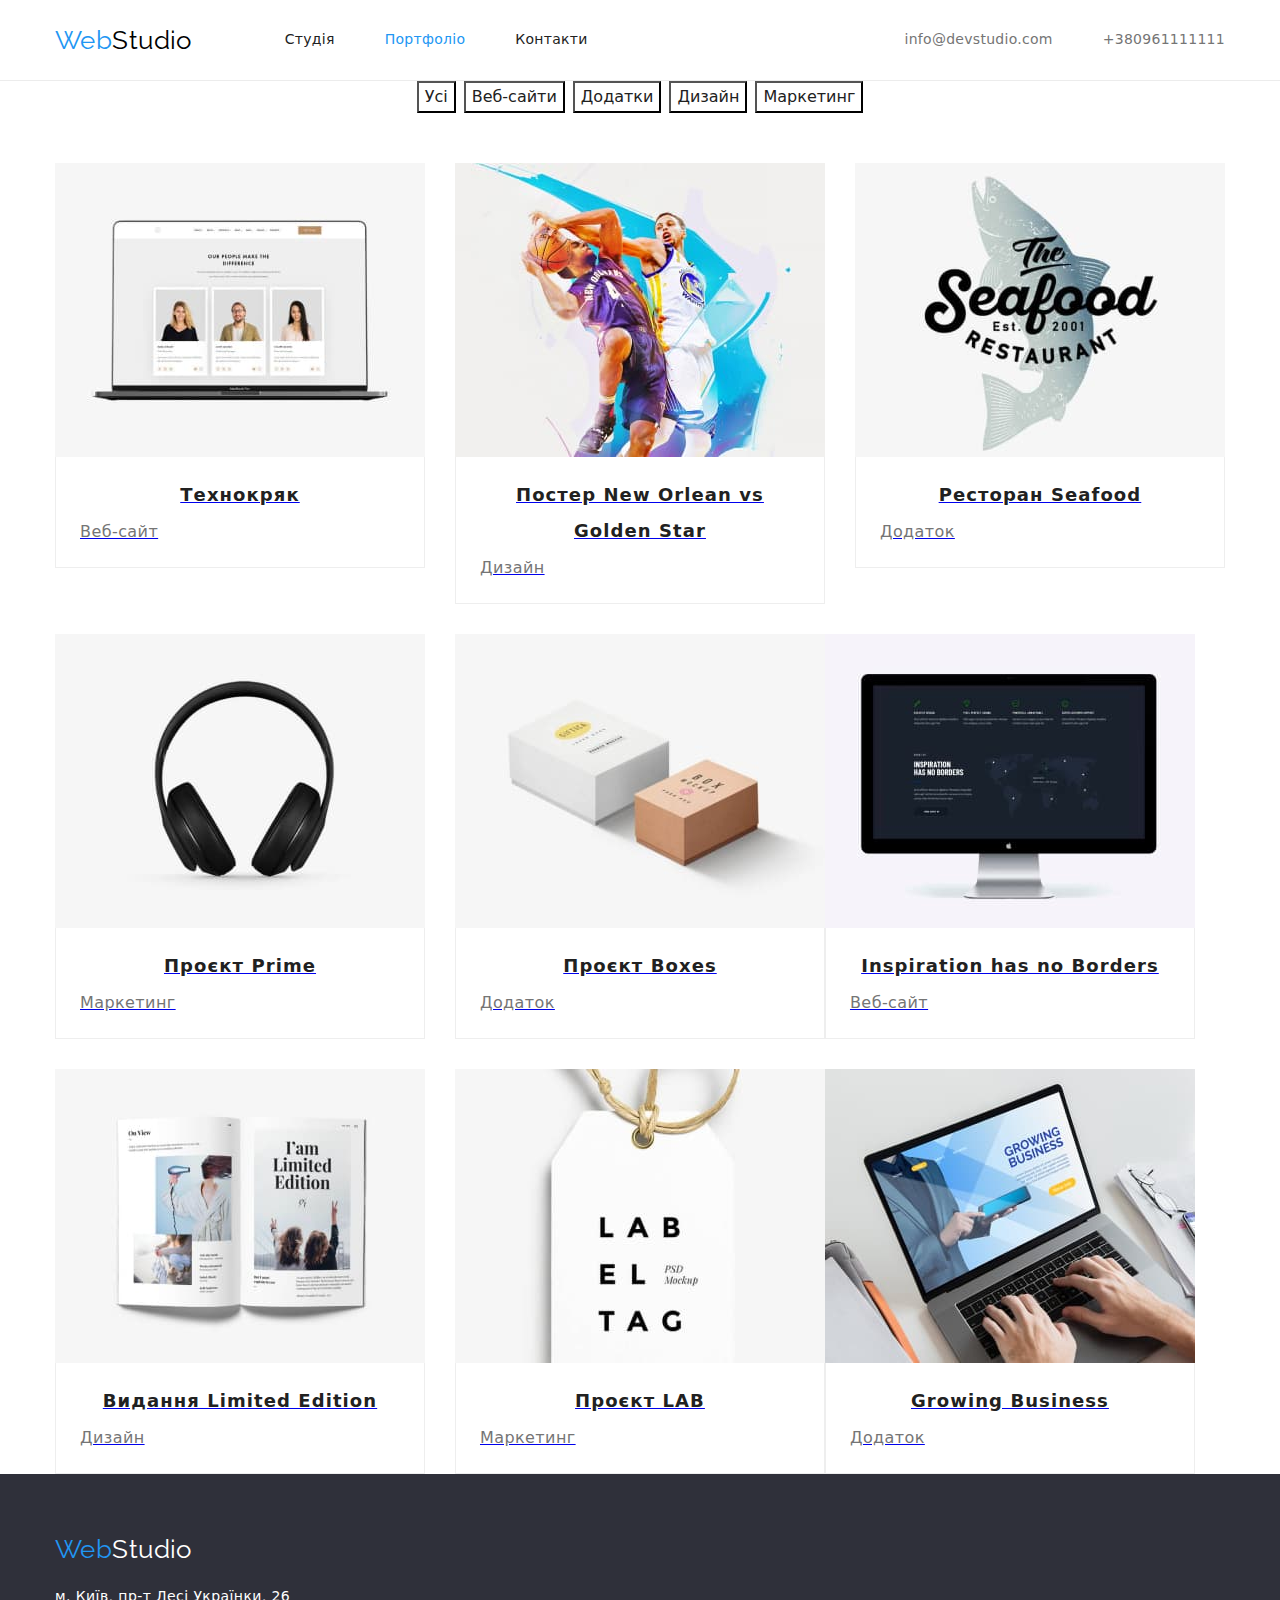
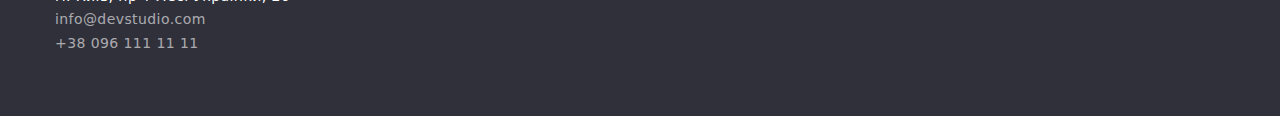
==== portfolio.html @ 06c63518 "goit-markup-hw-03" ====
<!DOCTYPE html>
<html lang="en">
  <head>
    <meta charset="UTF-8" />
    <meta http-equiv="X-UA-Compatible" content="IE=edge" />
    <meta name="viewport" content="width=device-width, initial-scale=1.0" />
    <title>Портфоліо</title>
    <link rel="stylesheet" href="./css/styles.css" />
    <link rel="preconnect" href="https://fonts.googleapis.com" />
    <link rel="preconnect" href="https://fonts.gstatic.com" crossorigin />
    <link
      href="https://fonts.googleapis.com/css2?family=Raleway:wght@700&family=Roboto:wght@400;500;700;900&display=swap"
      rel="stylesheet"
    />
    <link
      rel="stylesheet"
      href="https://cdnjs.cloudflare.com/ajax/libs/modern-normalize/1.1.0/modern-normalize.min.css"
    />
  </head>
  <body>
    <!-- Header -->
    <header class="header-section">
        <div class="container main-nav">
          <nav class="nav">
            <a href="index.html" class="logo"
              >Web<span class="studio">Studio</span></a
            >
            <!--Menu-->
            <ul class="list site-nav">
              <li class="point">
                <a href="index.html" class="link">Студія</a>
              </li>
              <li class="point">
                <a href="portfolio.html" class="link current">Портфоліо</a>
              </li>
              <li class="point">
                <a href="index.html" class="link">Контакти</a>
              </li>
            </ul>
          </nav>
          <ul class="contacts-nav list">
            <li class="point">
              <a href="“mailto:info@devstudio.com”" class="contacts"
                >info@devstudio.com</a
              >
            </li>
            <li class="point">
              <a href="“tel:+380961111111”" class="contacts">+380961111111</a>
            </li>
          </ul>
        </div>
    </header>
    <main>
      <section class="applications">
        <h1 class="visually-hidden">Додатки</h1>
          <div class="container">
            <ul class="projects list">
              <li class="point">
                <button type="button" class="button-primary">Усі</button>
              </li>
              <li class="point">
                <button type="button" class="button-primary">Веб-сайти</button>
              </li>
              <li class="point">
                <button type="button" class="button-primary">Додатки</button>
              </li>
              <li class="point">
                <button type="button" class="button-primary">Дизайн</button>
              </li>
              <li class="point">
                <button type="button" class="button-primary">Маркетинг</button>
              </li>
            </ul>
          </div>
          <div class="container">
            <ul class="applications-list list">
                <li class="point">
                  <a href="#">
                  <img class="image"
                    src="images/image1.jpg"
                    alt="img1"
                    width="370"
                    height="294"
                  />
                  <div class="aboutapp">
                    <h2 class="second-title">Технокряк</h2>
                    <p class="third-title">Веб-сайт</p></a>
                  </div>
                </li>
                <li class="point">
                  <a href="#">
                  <img class="image"
                    src="./images/image2.jpg"
                    alt="img2"
                    width="370"
                    height="294"
                  />
                  <div class="aboutapp">
                    <h2 class="second-title">Постер New Orlean vs Golden Star</h2>
                    <p class="third-title">Дизайн</p></a>
                  </div>
                </li>
                <li class="point">
                  <a href="#">
                  <img class="image"
                    src="./images/image3.jpg"
                    alt="img3"
                    width="370"
                    height="294"
                  />
                  <div class="aboutapp">
                    <h2 class="second-title">Ресторан Seafood</h2>
                    <p class="third-title">Додаток</p></a>
                  </div>
                </li>
                <li class="point">
                  <a href="#">
                  <img class="image"
                    src="./images/image4.jpg"
                    alt="img4"
                    width="370"
                    height="294"
                  />
                  <div class="aboutapp">
                    <h2 class="second-title">Проєкт Prime</h2>
                    <p class="third-title">Маркетинг</p>
                  </div>
                </li>
                <li class="point">
                  <a href="#">
                  <img class="image"
                    src="./images/image5.jpg"
                    alt="img5"
                    width="370"
                    height="294"
                  />
                  <div class="aboutapp">
                    <h2 class="second-title">Проєкт Boxes</h2>
                    <p class="third-title">Додаток</p></a>
                  </div>
                </li>
                <li class="point">
                  <a href="#">
                  <img class="image"
                    src="./images/image6.jpg"
                    alt="img6"
                    width="370"
                    height="294"
                  />
                  <div class="aboutapp">
                    <h2 class="second-title">Inspiration has no Borders</h2>
                    <p class="third-title">Веб-сайт</p></a>
                  </div>
                </li>
                <li class="point">
                  <a href="#">
                  <img class="image"
                    src="./images/image7.jpg"
                    alt="img7"
                    width="370"
                    height="294"
                  />
                  <div class="aboutapp">
                    <h2 class="second-title">Видання Limited Edition</h2>
                    <p class="third-title">Дизайн</p></a>
                  </div>
                </li>
                <li class="point">
                  <a href="#">
                  <img class="image"
                    src="./images/image8.jpg"
                    alt="img8"
                    width="370"
                    height="294"
                  />
                  <div class="aboutapp">
                    <h2 class="second-title">Проєкт LAB</h2>
                    <p class="third-title">Маркетинг</p></a>
                  </div>
                </li>
                <li class="point">
                  <a href="#">
                  <img class="image"
                    src="./images/image9.jpg"
                    alt="img9"
                    width="370"
                    height="294"
                  />
                  <div class="aboutapp">
                    <h2 class="second-title">Growing Business</h2>
                    <p class="third-title">Додаток</p></a>
                  </div>
                </li>
            </ul>
          </div>
      </section>
    </main>
    <footer class="footer">
      <div class="container">
        <a href="index.html" class="logo"
          >Web<span class="studio">Studio</span></a
        >
        <address>
          <ul class="contact list">
            <li class="address-footer list">
              <a
                href="https://goo.gl/maps/FLeEGHx3J3ZAgPzL9"
                target="_blank"
                rel="noopener noreferrer nofollow"
                >м. Київ, пр-т Лесі Українки, 26</a
              >
            </li>
            <li class="contacts-footer list">
              <a href="mailto:info@devstudio.com">info@devstudio.com</a>
            </li>
            <li class="contacts-footer list">
              <a href="tel:+38 096 111 11 11">+38 096 111 11 11</a>
            </li>
          </ul>
        </address>
      </div>
    </footer>
  </body>
</html>
---- css/styles.css ----
:root {
    --main-text-color: #757575;
    --title-text-color: #212121;
    --accent-color: #2196f3;
    --primary-color-white: #ffffff;
    --color-black: #000;
    --second-background-color: #f5f4fa;
    --footer-contact-color: rgba(255, 255, 255, 0.6);
  }
  
  html {
    box-sizing: border-box;
  }
  
  img {
    display: block;
    max-width: 100%;
  }
  
  body {
    background: #ffffff;
    color: var(--main-text-color);
    font-size: 14px;
    font-family: "Roboto", sans-serif;
    letter-spacing: 0.03em;
    margin: 0px;
  }
  
  .logo {
    color: var(--accent-color);
    font-family: "Raleway", sans-serif;
    font-size: 26px;
    line-height: 1.19;
    text-decoration: none;
  }
  
  .studio {
    color: var(--color-black);
  }
  
  .list {
    list-style: none;
    padding: 0;
    margin: 0;
  }
  
  .section {
    padding-top: 94px;
    padding-bottom: 94px;
  }
  
  header {
    background-color: var(--primary-color-white);
    border-bottom: 1px solid #ececec;
  }
  
  .main-nav,
  .site-nav,
  .nav,
  .contacts-nav {
    display: flex;
  }
  
  .main-nav {
    align-items: center;
  }
  
  .main-nav .logo {
    margin-right: 93px;
    margin-top: auto;
    margin-bottom: auto;
  }
  
  .site-nav .point a {
    display: block;
    padding-top: 32px;
    padding-bottom: 32px;
  }
  
  .site-nav .point + .point {
    margin-left: 50px;
  }
  
  .contacts-nav .point + .point {
    margin-left: 50px;
  }
  
  .contacts-nav {
    margin-left: auto;
  }
  
  .contacts-nav .contacts {
    display: block;
    padding-top: 32px;
    padding-bottom: 32px;
  }
  
  .site-nav .link {
    color: var(--title-text-color);
    font-weight: 500;
    line-height: 1.14;
    letter-spacing: 0.02em;
    text-decoration: none;
  }
  
  .site-nav .link:hover,
  .site-nav .link:focus {
    color: var(--accent-color);
  }
  
  .site-nav .link.current {
    color: var(--accent-color);
  }
  
  .contacts-nav .contacts {
    color: var(--main-text-color);
    font-weight: 500;
    line-height: 1.14;
    letter-spacing: 0.02em;
    text-decoration: none;
  }
  
  .contacts-nav .contacts:hover,
  .contacts-nav .contacts:focus {
    color: var(--accent-color);
  }
  
  .hero {
    padding-top: 200px;
    padding-bottom: 200px;
  }
  
  .hero {
    text-align: center;
    background: #2f303a;
  }
  
  .hero-title {
    color: var(--primary-color-white);
    font-weight: 900;
    font-size: 44px;
    line-height: 1.36;
    letter-spacing: 0.06em;
    margin-top: 0;
    margin-bottom: 30px;
  }
  
  .hero .button {
    font-family: inherit;
    font-size: 16px;
    line-height: 1.87;
    letter-spacing: 0.06em;
    cursor: pointer;
    padding: 10px 32px;
    min-width: 216px;
    border: transparent;
  }
  
  .visually-hidden {
    position: absolute;
    width: 1px;
    height: 1px;
    margin: -1px;
    border: 0;
    padding: 0;
    white-space: nowrap;
    clip-path: inset(100%);
    clip: rect(0 0 0 0);
    overflow: hidden;
  }
  
  .features {
    padding-bottom: 0;
  }
  
  .features-list {
    display: flex;
  }
  
  .features-list .point + .point {
    margin-left: 30px;
  }
  
  .features-list .title {
    color: var(--title-text-color);
    font-size: 14px;
    line-height: 1.14;
    margin-top: 0;
    margin-bottom: 10px;
    min-width: 270px;
  }
  
  .features-list p {
    line-height: 1.71;
    margin-top: 0;
    margin-bottom: 0;
  }
  
  .aboutworkers {
    background: #f5f4fa;
  }
  
  .team-list {
    display: flex;
    justify-content: space-between;
  }
  
  .team-group .team-list .point + .point {
    margin-left: 30px;
  }
  
  .team-group .worker {
    padding-top: 30px;
    padding-bottom: 30px;
    background-color: var(--primary-color-white);
  }
  
  .second-title {
    color: var(--title-text-color);
    font-size: 36px;
    line-height: 1.16;
    text-decoration: none;
    text-align: center;
    margin-top: 0;
    margin-bottom: 50px;
  }
  
  .about-list {
    display: flex;
    justify-content: center;
  }
  
  .about-point:not(:last-child) {
    margin-right: 30px;
  }
  
  .team-list .title {
    color: var(--title-text-color);
    font-weight: 500;
    font-size: 16px;
    line-height: 1.18;
    text-align: center;
    margin-top: 0;
    margin-bottom: 10px;
  }
  
  .profession {
    color: var(--main-text-color);
    font-weight: 400;
    font-size: 16px;
    line-height: 1.18;
  }
  
  .team-list p {
    font-size: 16px;
    line-height: 1.18;
    text-align: center;
    margin-top: 0;
    margin-bottom: 0;
  }
  
  .footer {
    background: #2f303a;
    padding-top: 60px;
    padding-bottom: 60px;
  }
  
  .footer .logo {
    display: inline-block;
    margin-bottom: 20px;
  }
  
  .footer .studio {
    color: var(--primary-color-white);
  }
  
  .contact.list a:hover,
  .contact.list a:focus {
    color: var(--accent-color);
  }
  
  .footer .address-footer a {
    font-style: normal;
    color: var(--primary-color-white);
    line-height: 1.71;
    text-decoration: none;
    margin-top: 0;
    margin-bottom: 9px;
  }
  
  .footer .contacts-footer a {
    font-style: normal;
    color: var(--footer-contact-color);
    line-height: 1.71;
    text-decoration: none;
    margin-top: 0;
  }
  
  .button {
    color: var(--primary-color-white);
    background-color: var(--accent-color);
    font-family: inherit;
    cursor: pointer;
    display: inline-block;
    border-radius: 4px;
    padding: 6px 22px;
    min-width: 73px;
    text-align: center;
  }
  
  .button-primary {
    color: var(--title-text-color);
    background-color: var(--second-bg-color);
    cursor: pointer;
    font-family: inherit;
    font-weight: 500;
    font-size: 16px;
    line-height: 1.62;
  }
  
  .button-second {
    font-family: inherit;
    color: var(--primary-color-white);
    background-color: var(--accent-color);
    cursor: pointer;
    font-size: 16px;
    line-height: 1.87;
  }
  
  .projects.list .point + .point {
    margin-left: 8px;
  }
  
  .projects.list .button {
    font-weight: 500;
    font-size: 16px;
    line-height: 1.62;
    padding: 6px 22px;
  }
  
  .projects.list .button-primary:hover,
  .projects.list .button-primary:focus {
    color: var(--primary-color-white);
    background-color: var(--accent-color);
    cursor: pointer;
  }
  
  .projects.list {
    display: flex;
    justify-content: center;
    margin-bottom: 50px;
  }
  
  .projects.list .button {
    border-color: transparent;
  }
  
  .applications-list {
    display: flex;
    flex-wrap: wrap;
  }
  
  .applications-list .aboutapp {
    padding-top: 20px;
    padding-right: 24px;
    padding-bottom: 20px;
    padding-left: 24px;
    border-right: 1px solid #eeeeee;
    border-bottom: 1px solid #eeeeee;
    border-left: 1px solid #eeeeee;
  }
  
  .applications-list .point:nth-last-child(-n + 3) {
    margin-bottom: 0;
  }
  
  .applications-list .point:nth-child(3n) {
    margin-right: 0;
  }
  
  .applications-list .image {
    display: block;
  }
  
  .applications-list .point {
    width: calc((100% - 60px) / 3);
    margin-right: 30px;
    margin-bottom: 30px;
  }
  
  .applications-list .second-title {
    color: var(--title-text-color);
    font-size: 18px;
    line-height: 2;
    letter-spacing: 0.06em;
    margin-top: 0px;
    margin-bottom: 4px;
  }
  
  .applications-list .third-title {
    font-weight: 400;
    color: var(--main-text-color);
    font-size: 16px;
    line-height: 1.87;
    margin-top: 0;
    margin-bottom: 0;
  }
  
  .container {
    width: 1200px;
    padding-left: 15px;
    padding-right: 15px;
    margin-left: auto;
    margin-right: auto;
  }
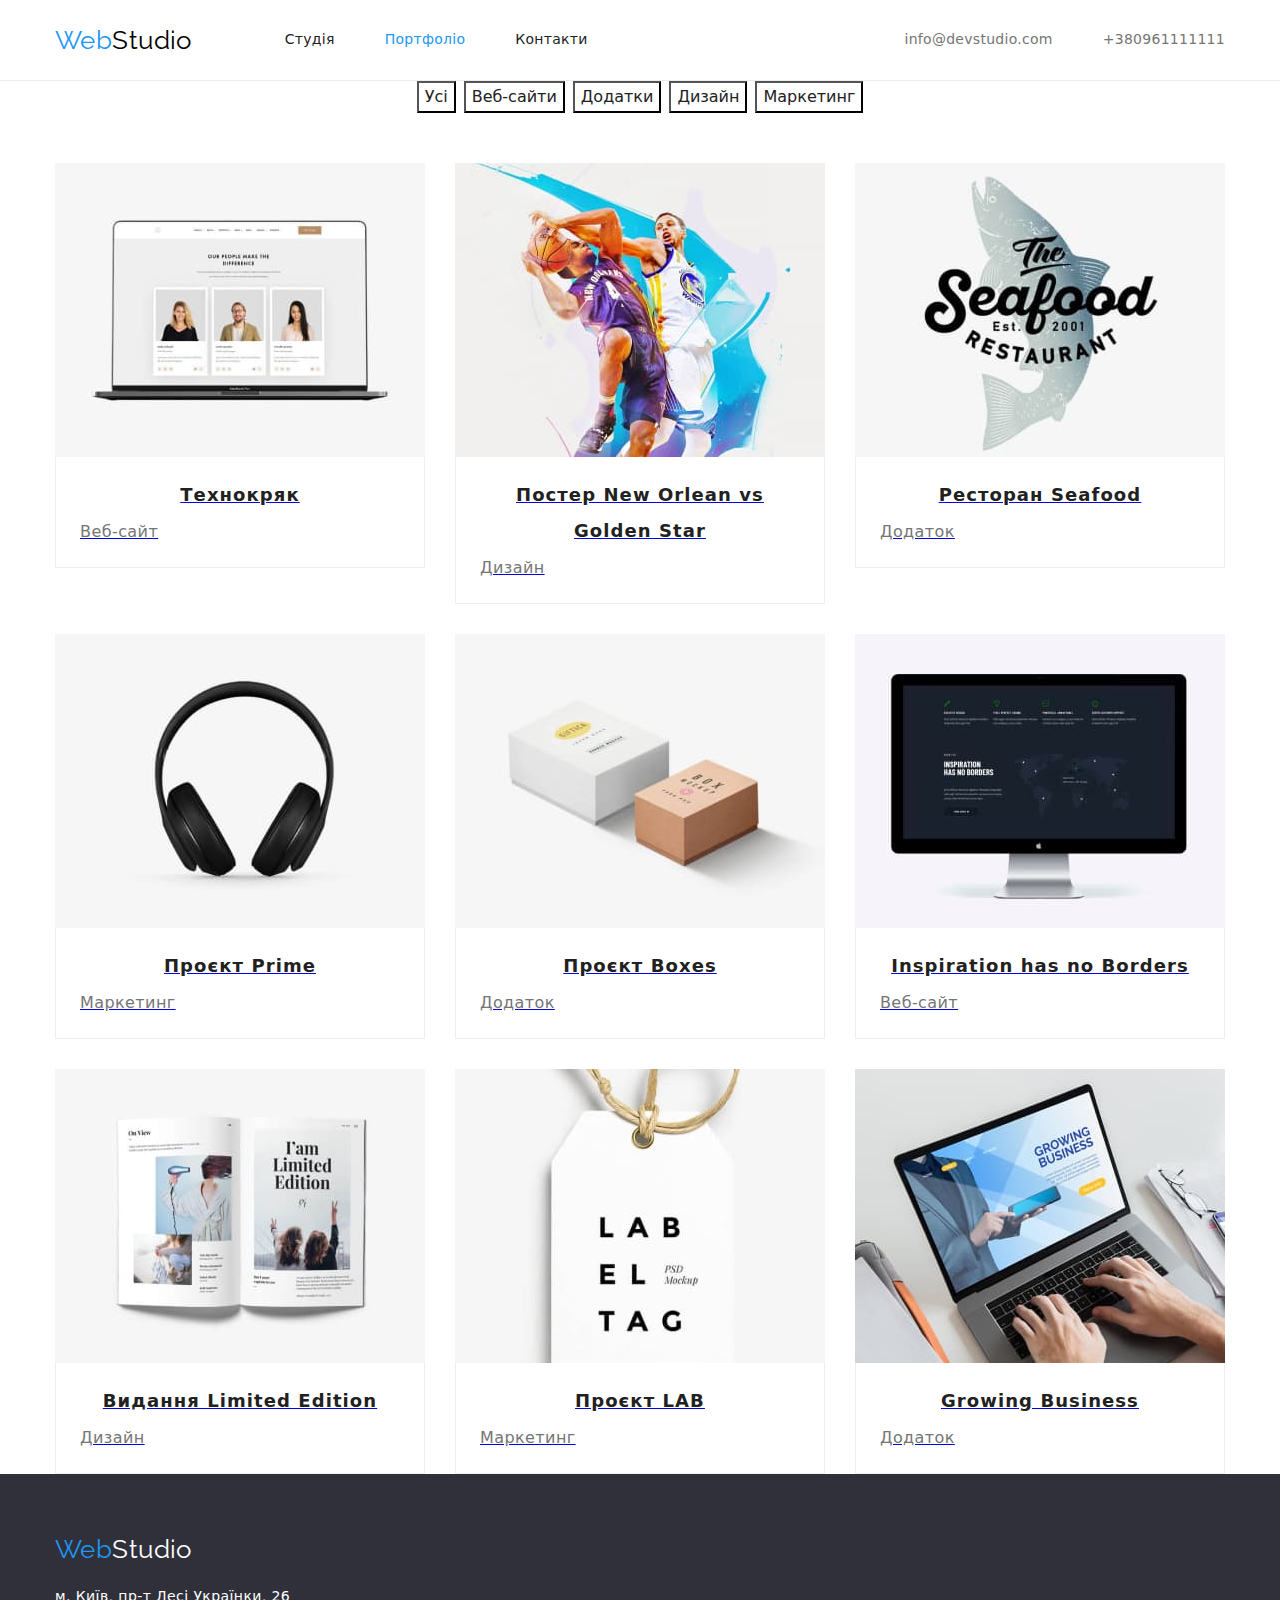
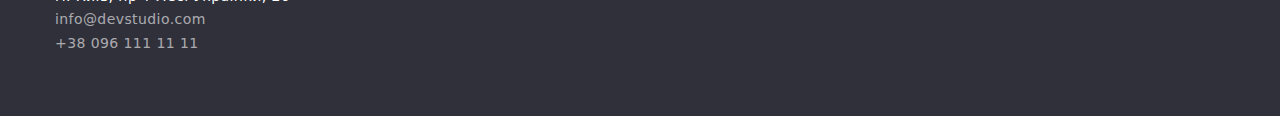
==== commit ebcc68f9: "Update portfolio.html" ====
--- a/portfolio.html
+++ b/portfolio.html
@@ -20,179 +20,195 @@
   <body>
     <!-- Header -->
     <header class="header-section">
-        <div class="container main-nav">
-          <nav class="nav">
-            <a href="index.html" class="logo"
-              >Web<span class="studio">Studio</span></a
+      <div class="container main-nav">
+        <nav class="nav">
+          <a href="index.html" class="logo"
+            >Web<span class="studio">Studio</span></a
+          >
+          <!--Menu-->
+          <ul class="list site-nav">
+            <li class="point">
+              <a href="index.html" class="link">Студія</a>
+            </li>
+            <li class="point">
+              <a href="portfolio.html" class="link current">Портфоліо</a>
+            </li>
+            <li class="point">
+              <a href="index.html" class="link">Контакти</a>
+            </li>
+          </ul>
+        </nav>
+        <ul class="contacts-nav list">
+          <li class="point">
+            <a href="“mailto:info@devstudio.com”" class="contacts"
+              >info@devstudio.com</a
             >
-            <!--Menu-->
-            <ul class="list site-nav">
-              <li class="point">
-                <a href="index.html" class="link">Студія</a>
-              </li>
-              <li class="point">
-                <a href="portfolio.html" class="link current">Портфоліо</a>
-              </li>
-              <li class="point">
-                <a href="index.html" class="link">Контакти</a>
-              </li>
-            </ul>
-          </nav>
-          <ul class="contacts-nav list">
-            <li class="point">
-              <a href="“mailto:info@devstudio.com”" class="contacts"
-                >info@devstudio.com</a
-              >
-            </li>
-            <li class="point">
-              <a href="“tel:+380961111111”" class="contacts">+380961111111</a>
-            </li>
-          </ul>
-        </div>
+          </li>
+          <li class="point">
+            <a href="“tel:+380961111111”" class="contacts">+380961111111</a>
+          </li>
+        </ul>
+      </div>
     </header>
     <main>
       <section class="applications">
-        <h1 class="visually-hidden">Додатки</h1>
-          <div class="container">
-            <ul class="projects list">
-              <li class="point">
-                <button type="button" class="button-primary">Усі</button>
-              </li>
-              <li class="point">
-                <button type="button" class="button-primary">Веб-сайти</button>
-              </li>
-              <li class="point">
-                <button type="button" class="button-primary">Додатки</button>
-              </li>
-              <li class="point">
-                <button type="button" class="button-primary">Дизайн</button>
-              </li>
-              <li class="point">
-                <button type="button" class="button-primary">Маркетинг</button>
-              </li>
-            </ul>
-          </div>
-          <div class="container">
-            <ul class="applications-list list">
-                <li class="point">
-                  <a href="#">
-                  <img class="image"
-                    src="images/image1.jpg"
-                    alt="img1"
-                    width="370"
-                    height="294"
-                  />
-                  <div class="aboutapp">
-                    <h2 class="second-title">Технокряк</h2>
-                    <p class="third-title">Веб-сайт</p></a>
-                  </div>
-                </li>
-                <li class="point">
-                  <a href="#">
-                  <img class="image"
-                    src="./images/image2.jpg"
-                    alt="img2"
-                    width="370"
-                    height="294"
-                  />
-                  <div class="aboutapp">
-                    <h2 class="second-title">Постер New Orlean vs Golden Star</h2>
-                    <p class="third-title">Дизайн</p></a>
-                  </div>
-                </li>
-                <li class="point">
-                  <a href="#">
-                  <img class="image"
-                    src="./images/image3.jpg"
-                    alt="img3"
-                    width="370"
-                    height="294"
-                  />
-                  <div class="aboutapp">
-                    <h2 class="second-title">Ресторан Seafood</h2>
-                    <p class="third-title">Додаток</p></a>
-                  </div>
-                </li>
-                <li class="point">
-                  <a href="#">
-                  <img class="image"
-                    src="./images/image4.jpg"
-                    alt="img4"
-                    width="370"
-                    height="294"
-                  />
-                  <div class="aboutapp">
-                    <h2 class="second-title">Проєкт Prime</h2>
-                    <p class="third-title">Маркетинг</p>
-                  </div>
-                </li>
-                <li class="point">
-                  <a href="#">
-                  <img class="image"
-                    src="./images/image5.jpg"
-                    alt="img5"
-                    width="370"
-                    height="294"
-                  />
-                  <div class="aboutapp">
-                    <h2 class="second-title">Проєкт Boxes</h2>
-                    <p class="third-title">Додаток</p></a>
-                  </div>
-                </li>
-                <li class="point">
-                  <a href="#">
-                  <img class="image"
-                    src="./images/image6.jpg"
-                    alt="img6"
-                    width="370"
-                    height="294"
-                  />
-                  <div class="aboutapp">
-                    <h2 class="second-title">Inspiration has no Borders</h2>
-                    <p class="third-title">Веб-сайт</p></a>
-                  </div>
-                </li>
-                <li class="point">
-                  <a href="#">
-                  <img class="image"
-                    src="./images/image7.jpg"
-                    alt="img7"
-                    width="370"
-                    height="294"
-                  />
-                  <div class="aboutapp">
-                    <h2 class="second-title">Видання Limited Edition</h2>
-                    <p class="third-title">Дизайн</p></a>
-                  </div>
-                </li>
-                <li class="point">
-                  <a href="#">
-                  <img class="image"
-                    src="./images/image8.jpg"
-                    alt="img8"
-                    width="370"
-                    height="294"
-                  />
-                  <div class="aboutapp">
-                    <h2 class="second-title">Проєкт LAB</h2>
-                    <p class="third-title">Маркетинг</p></a>
-                  </div>
-                </li>
-                <li class="point">
-                  <a href="#">
-                  <img class="image"
-                    src="./images/image9.jpg"
-                    alt="img9"
-                    width="370"
-                    height="294"
-                  />
-                  <div class="aboutapp">
-                    <h2 class="second-title">Growing Business</h2>
-                    <p class="third-title">Додаток</p></a>
-                  </div>
-                </li>
-            </ul>
-          </div>
+        <div class="container">
+          <h1 class="visually-hidden">Додатки</h1>
+          <ul class="projects list">
+            <li class="point">
+              <button type="button" class="button-primary">Усі</button>
+            </li>
+            <li class="point">
+              <button type="button" class="button-primary">Веб-сайти</button>
+            </li>
+            <li class="point">
+              <button type="button" class="button-primary">Додатки</button>
+            </li>
+            <li class="point">
+              <button type="button" class="button-primary">Дизайн</button>
+            </li>
+            <li class="point">
+              <button type="button" class="button-primary">Маркетинг</button>
+            </li>
+          </ul>
+          <ul class="applications-list list">
+            <li class="point">
+              <a href="#">
+                <img
+                  class="image"
+                  src="images/image1.jpg"
+                  alt="img1"
+                  width="370"
+                  height="294"
+                />
+                <div class="aboutapp">
+                  <h2 class="second-title">Технокряк</h2>
+                  <p class="third-title">Веб-сайт</p>
+                </div>
+              </a>
+            </li>
+            <li class="point">
+              <a href="#">
+                <img
+                  class="image"
+                  src="./images/image2.jpg"
+                  alt="img2"
+                  width="370"
+                  height="294"
+                />
+                <div class="aboutapp">
+                  <h2 class="second-title">Постер New Orlean vs Golden Star</h2>
+                  <p class="third-title">Дизайн</p>
+                </div>
+              </a>
+            </li>
+            <li class="point">
+              <a href="#">
+                <img
+                  class="image"
+                  src="./images/image3.jpg"
+                  alt="img3"
+                  width="370"
+                  height="294"
+                />
+                <div class="aboutapp">
+                  <h2 class="second-title">Ресторан Seafood</h2>
+                  <p class="third-title">Додаток</p>
+                </div>
+              </a>
+            </li>
+            <li class="point">
+              <a href="#">
+                <img
+                  class="image"
+                  src="./images/image4.jpg"
+                  alt="img4"
+                  width="370"
+                  height="294"
+                />
+                <div class="aboutapp">
+                  <h2 class="second-title">Проєкт Prime</h2>
+                  <p class="third-title">Маркетинг</p>
+                </div>
+              </a>
+            </li>
+            <li class="point">
+              <a href="#">
+                <img
+                  class="image"
+                  src="./images/image5.jpg"
+                  alt="img5"
+                  width="370"
+                  height="294"
+                />
+                <div class="aboutapp">
+                  <h2 class="second-title">Проєкт Boxes</h2>
+                  <p class="third-title">Додаток</p>
+                </div>
+              </a>
+            </li>
+            <li class="point">
+              <a href="#">
+                <img
+                  class="image"
+                  src="./images/image6.jpg"
+                  alt="img6"
+                  width="370"
+                  height="294"
+                />
+                <div class="aboutapp">
+                  <h2 class="second-title">Inspiration has no Borders</h2>
+                  <p class="third-title">Веб-сайт</p>
+                </div>
+              </a>
+            </li>
+            <li class="point">
+              <a href="#">
+                <img
+                  class="image"
+                  src="./images/image7.jpg"
+                  alt="img7"
+                  width="370"
+                  height="294"
+                />
+                <div class="aboutapp">
+                  <h2 class="second-title">Видання Limited Edition</h2>
+                  <p class="third-title">Дизайн</p>
+                </div>
+              </a>
+            </li>
+            <li class="point">
+              <a href="#">
+                <img
+                  class="image"
+                  src="./images/image8.jpg"
+                  alt="img8"
+                  width="370"
+                  height="294"
+                />
+                <div class="aboutapp">
+                  <h2 class="second-title">Проєкт LAB</h2>
+                  <p class="third-title">Маркетинг</p>
+                </div>
+              </a>
+            </li>
+            <li class="point">
+              <a href="#">
+                <img
+                  class="image"
+                  src="./images/image9.jpg"
+                  alt="img9"
+                  width="370"
+                  height="294"
+                />
+                <div class="aboutapp">
+                  <h2 class="second-title">Growing Business</h2>
+                  <p class="third-title">Додаток</p>
+                </div>
+              </a>
+            </li>
+          </ul>
+        </div>
       </section>
     </main>
     <footer class="footer">
@@ -222,5 +238,3 @@
     </footer>
   </body>
 </html>
-
-
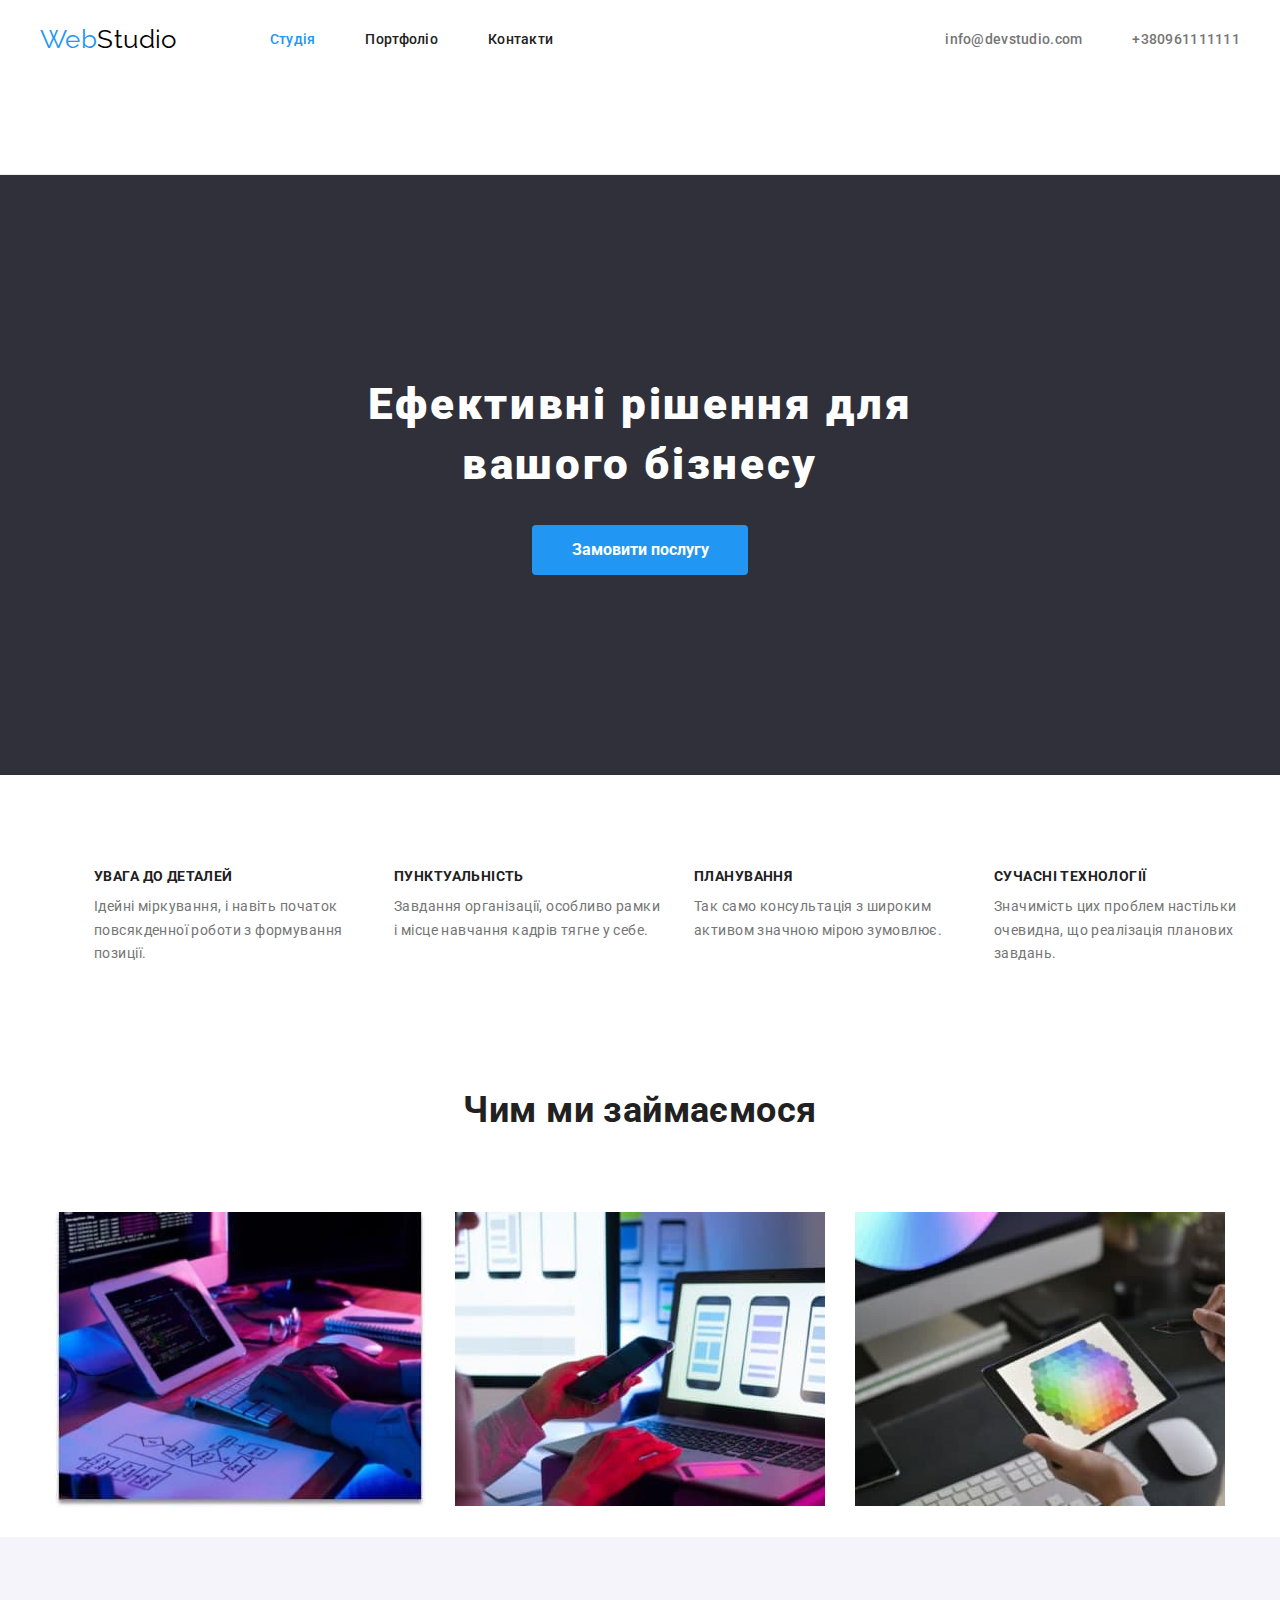
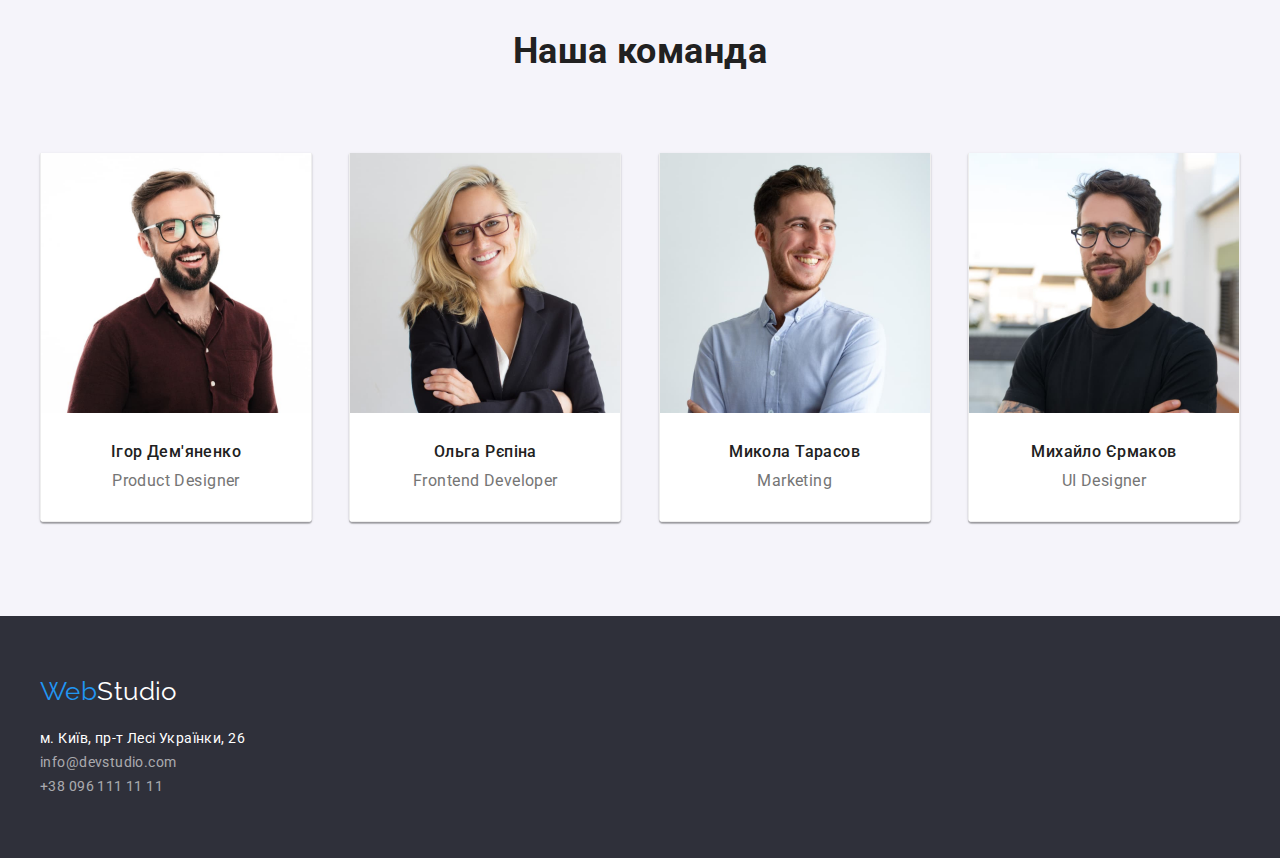
==== commit 381ad724: "Update portfolio.html" ====
--- a/portfolio.html
+++ b/portfolio.html
@@ -1,22 +1,19 @@
 <!DOCTYPE html>
-<html lang="en">
+<html lang="uk">
   <head>
     <meta charset="UTF-8" />
     <meta http-equiv="X-UA-Compatible" content="IE=edge" />
     <meta name="viewport" content="width=device-width, initial-scale=1.0" />
-    <title>Портфоліо</title>
-    <link rel="stylesheet" href="./css/styles.css" />
+    <title>Студія</title>
     <link rel="preconnect" href="https://fonts.googleapis.com" />
     <link rel="preconnect" href="https://fonts.gstatic.com" crossorigin />
     <link
       href="https://fonts.googleapis.com/css2?family=Raleway:wght@700&family=Roboto:wght@400;500;700;900&display=swap"
       rel="stylesheet"
     />
-    <link
-      rel="stylesheet"
-      href="https://cdnjs.cloudflare.com/ajax/libs/modern-normalize/1.1.0/modern-normalize.min.css"
-    />
+    <link rel="stylesheet" href="./css/styles.css" />
   </head>
+
   <body>
     <!-- Header -->
     <header class="header-section">
@@ -28,10 +25,10 @@
           <!--Menu-->
           <ul class="list site-nav">
             <li class="point">
-              <a href="index.html" class="link">Студія</a>
+              <a href="index.html" class="link current">Студія</a>
             </li>
             <li class="point">
-              <a href="portfolio.html" class="link current">Портфоліо</a>
+              <a href="portfolio.html" class="link">Портфоліо</a>
             </li>
             <li class="point">
               <a href="index.html" class="link">Контакти</a>
@@ -51,163 +48,100 @@
       </div>
     </header>
     <main>
-      <section class="applications">
+      <section class="hero">
+        <div>
+          <h1 class="hero-title">
+            Ефективні рішення для<br />
+            вашого бізнесу
+          </h1>
+          <button type="button" class="button-second">Замовити послугу</button>
+        </div>
+      </section>
+      <section class="features">
+        <div class="container"></div>
+          <h2 class="visually-hidden">Переваги</h2>
+            <ul class="features-list list">
+              <li class="point">
+                <h3 class="title">УВАГА ДО ДЕТАЛЕЙ</h3>
+                <p>
+                  Ідейні міркування, і навіть початок повсякденної роботи з
+                  формування позиції.
+                </p>
+              </li>
+              <li class="point">
+                <h3 class="title">ПУНКТУАЛЬНІСТЬ</h3>
+                <p>
+                  Завдання організації, особливо рамки і місце навчання кадрів
+                  тягне у себе.
+                </p>
+              </li>
+              <li class="point">
+                <h3 class="title">ПЛАНУВАННЯ</h3>
+                <p>
+                  Так само консультація з широким активом значною мірою зумовлює.
+                </p>
+              </li>
+              <li class="point">
+                <h3 class="title">СУЧАСНІ ТЕХНОЛОГІЇ</h3>
+                <p>
+                  Значимість цих проблем настільки очевидна, що реалізація
+                  планових завдань.
+                </p>
+              </li>
+            </ul>
+        </div>
+      </section>
+      <section class="aboutstudio">
         <div class="container">
-          <h1 class="visually-hidden">Додатки</h1>
-          <ul class="projects list">
-            <li class="point">
-              <button type="button" class="button-primary">Усі</button>
+          <h2 class="second-title">Чим ми займаємося</h2>
+          <ul class="about-list list">
+            <li class="about-point">
+              <img src="./images/box1.jpg" alt="box1" width="370" />
             </li>
-            <li class="point">
-              <button type="button" class="button-primary">Веб-сайти</button>
+            <li class="about-point">
+              <img src="./images/box2.jpg" alt="box2" width="370" />
             </li>
-            <li class="point">
-              <button type="button" class="button-primary">Додатки</button>
-            </li>
-            <li class="point">
-              <button type="button" class="button-primary">Дизайн</button>
-            </li>
-            <li class="point">
-              <button type="button" class="button-primary">Маркетинг</button>
+            <li class="about-point">
+              <img src="./images/box3.jpg" alt="box3" width="370" />
             </li>
           </ul>
-          <ul class="applications-list list">
-            <li class="point">
-              <a href="#">
-                <img
-                  class="image"
-                  src="images/image1.jpg"
-                  alt="img1"
-                  width="370"
-                  height="294"
-                />
-                <div class="aboutapp">
-                  <h2 class="second-title">Технокряк</h2>
-                  <p class="third-title">Веб-сайт</p>
+        </div>
+      </section>
+      <section class="aboutworkers">
+        <div class="container">
+          <h2 class="second-title">Наша команда</h2>
+          <div class="team-group">
+            <ul class="team-list list">
+              <li class="point-worker">
+                <img class="worker-image" src="./images/img.jpg" alt="Ігор" width="270" />
+                <div class="worker">
+                  <h3 class="title">Ігор Дем'яненко</h3>
+                  <p class="profession">Product Designer</p>
                 </div>
-              </a>
-            </li>
-            <li class="point">
-              <a href="#">
-                <img
-                  class="image"
-                  src="./images/image2.jpg"
-                  alt="img2"
-                  width="370"
-                  height="294"
-                />
-                <div class="aboutapp">
-                  <h2 class="second-title">Постер New Orlean vs Golden Star</h2>
-                  <p class="third-title">Дизайн</p>
+              </li>
+              <li class="point-worker">
+                <img class="worker-image" src="./images/img1.jpg" alt="Ольга" width="270" />
+                <div class="worker">
+                  <h3 class="title">Ольга Рєпіна</h3>
+                  <p class="profession">Frontend Developer</p>
                 </div>
-              </a>
-            </li>
-            <li class="point">
-              <a href="#">
-                <img
-                  class="image"
-                  src="./images/image3.jpg"
-                  alt="img3"
-                  width="370"
-                  height="294"
-                />
-                <div class="aboutapp">
-                  <h2 class="second-title">Ресторан Seafood</h2>
-                  <p class="third-title">Додаток</p>
+              </li>
+              <li class="point-worker">
+                <img class="worker-image" src="./images/img2.jpg" alt="Микола" width="270" />
+                <div class="worker">
+                  <h3 class="title">Микола Тарасов</h3>
+                  <p class="profession">Marketing</p>
                 </div>
-              </a>
-            </li>
-            <li class="point">
-              <a href="#">
-                <img
-                  class="image"
-                  src="./images/image4.jpg"
-                  alt="img4"
-                  width="370"
-                  height="294"
-                />
-                <div class="aboutapp">
-                  <h2 class="second-title">Проєкт Prime</h2>
-                  <p class="third-title">Маркетинг</p>
+              </li>
+              <li class="point-worker">
+                <img class="worker-image" src="./images/img3.jpg" alt="Михайло" width="270" />
+                <div class="worker">
+                  <h3 class="title">Михайло Єрмаков</h3>
+                  <p class="profession">UI Designer</p>
                 </div>
-              </a>
-            </li>
-            <li class="point">
-              <a href="#">
-                <img
-                  class="image"
-                  src="./images/image5.jpg"
-                  alt="img5"
-                  width="370"
-                  height="294"
-                />
-                <div class="aboutapp">
-                  <h2 class="second-title">Проєкт Boxes</h2>
-                  <p class="third-title">Додаток</p>
-                </div>
-              </a>
-            </li>
-            <li class="point">
-              <a href="#">
-                <img
-                  class="image"
-                  src="./images/image6.jpg"
-                  alt="img6"
-                  width="370"
-                  height="294"
-                />
-                <div class="aboutapp">
-                  <h2 class="second-title">Inspiration has no Borders</h2>
-                  <p class="third-title">Веб-сайт</p>
-                </div>
-              </a>
-            </li>
-            <li class="point">
-              <a href="#">
-                <img
-                  class="image"
-                  src="./images/image7.jpg"
-                  alt="img7"
-                  width="370"
-                  height="294"
-                />
-                <div class="aboutapp">
-                  <h2 class="second-title">Видання Limited Edition</h2>
-                  <p class="third-title">Дизайн</p>
-                </div>
-              </a>
-            </li>
-            <li class="point">
-              <a href="#">
-                <img
-                  class="image"
-                  src="./images/image8.jpg"
-                  alt="img8"
-                  width="370"
-                  height="294"
-                />
-                <div class="aboutapp">
-                  <h2 class="second-title">Проєкт LAB</h2>
-                  <p class="third-title">Маркетинг</p>
-                </div>
-              </a>
-            </li>
-            <li class="point">
-              <a href="#">
-                <img
-                  class="image"
-                  src="./images/image9.jpg"
-                  alt="img9"
-                  width="370"
-                  height="294"
-                />
-                <div class="aboutapp">
-                  <h2 class="second-title">Growing Business</h2>
-                  <p class="third-title">Додаток</p>
-                </div>
-              </a>
-            </li>
-          </ul>
+              </li>
+            </ul>
+          </div>
         </div>
       </section>
     </main>
--- a/css/styles.css
+++ b/css/styles.css
@@ -1,418 +1,466 @@
 :root {
-    --main-text-color: #757575;
-    --title-text-color: #212121;
-    --accent-color: #2196f3;
-    --primary-color-white: #ffffff;
-    --color-black: #000;
-    --second-background-color: #f5f4fa;
-    --footer-contact-color: rgba(255, 255, 255, 0.6);
-  }
-  
-  html {
-    box-sizing: border-box;
-  }
-  
-  img {
-    display: block;
-    max-width: 100%;
-  }
-  
-  body {
-    background: #ffffff;
-    color: var(--main-text-color);
-    font-size: 14px;
-    font-family: "Roboto", sans-serif;
-    letter-spacing: 0.03em;
-    margin: 0px;
-  }
-  
-  .logo {
-    color: var(--accent-color);
-    font-family: "Raleway", sans-serif;
-    font-size: 26px;
-    line-height: 1.19;
-    text-decoration: none;
-  }
-  
-  .studio {
-    color: var(--color-black);
-  }
-  
-  .list {
-    list-style: none;
-    padding: 0;
-    margin: 0;
-  }
-  
-  .section {
-    padding-top: 94px;
-    padding-bottom: 94px;
-  }
-  
-  header {
-    background-color: var(--primary-color-white);
-    border-bottom: 1px solid #ececec;
-  }
-  
-  .main-nav,
-  .site-nav,
-  .nav,
-  .contacts-nav {
-    display: flex;
-  }
-  
-  .main-nav {
-    align-items: center;
-  }
-  
-  .main-nav .logo {
-    margin-right: 93px;
-    margin-top: auto;
-    margin-bottom: auto;
-  }
-  
-  .site-nav .point a {
-    display: block;
-    padding-top: 32px;
-    padding-bottom: 32px;
-  }
-  
-  .site-nav .point + .point {
-    margin-left: 50px;
-  }
-  
-  .contacts-nav .point + .point {
-    margin-left: 50px;
-  }
-  
-  .contacts-nav {
-    margin-left: auto;
-  }
-  
-  .contacts-nav .contacts {
-    display: block;
-    padding-top: 32px;
-    padding-bottom: 32px;
-  }
-  
-  .site-nav .link {
-    color: var(--title-text-color);
-    font-weight: 500;
-    line-height: 1.14;
-    letter-spacing: 0.02em;
-    text-decoration: none;
-  }
-  
-  .site-nav .link:hover,
-  .site-nav .link:focus {
-    color: var(--accent-color);
-  }
-  
-  .site-nav .link.current {
-    color: var(--accent-color);
-  }
-  
-  .contacts-nav .contacts {
-    color: var(--main-text-color);
-    font-weight: 500;
-    line-height: 1.14;
-    letter-spacing: 0.02em;
-    text-decoration: none;
-  }
-  
-  .contacts-nav .contacts:hover,
-  .contacts-nav .contacts:focus {
-    color: var(--accent-color);
-  }
-  
-  .hero {
-    padding-top: 200px;
-    padding-bottom: 200px;
-  }
-  
-  .hero {
-    text-align: center;
-    background: #2f303a;
-  }
-  
-  .hero-title {
-    color: var(--primary-color-white);
-    font-weight: 900;
-    font-size: 44px;
-    line-height: 1.36;
-    letter-spacing: 0.06em;
-    margin-top: 0;
-    margin-bottom: 30px;
-  }
-  
-  .hero .button {
-    font-family: inherit;
-    font-size: 16px;
-    line-height: 1.87;
-    letter-spacing: 0.06em;
-    cursor: pointer;
-    padding: 10px 32px;
-    min-width: 216px;
-    border: transparent;
-  }
-  
-  .visually-hidden {
-    position: absolute;
-    width: 1px;
-    height: 1px;
-    margin: -1px;
-    border: 0;
-    padding: 0;
-    white-space: nowrap;
-    clip-path: inset(100%);
-    clip: rect(0 0 0 0);
-    overflow: hidden;
-  }
-  
-  .features {
-    padding-bottom: 0;
-  }
-  
-  .features-list {
-    display: flex;
-  }
-  
-  .features-list .point + .point {
-    margin-left: 30px;
-  }
-  
-  .features-list .title {
-    color: var(--title-text-color);
-    font-size: 14px;
-    line-height: 1.14;
-    margin-top: 0;
-    margin-bottom: 10px;
-    min-width: 270px;
-  }
-  
-  .features-list p {
-    line-height: 1.71;
-    margin-top: 0;
-    margin-bottom: 0;
-  }
-  
-  .aboutworkers {
-    background: #f5f4fa;
-  }
-  
-  .team-list {
-    display: flex;
-    justify-content: space-between;
-  }
-  
-  .team-group .team-list .point + .point {
-    margin-left: 30px;
-  }
-  
-  .team-group .worker {
-    padding-top: 30px;
-    padding-bottom: 30px;
-    background-color: var(--primary-color-white);
-  }
-  
-  .second-title {
-    color: var(--title-text-color);
-    font-size: 36px;
-    line-height: 1.16;
-    text-decoration: none;
-    text-align: center;
-    margin-top: 0;
-    margin-bottom: 50px;
-  }
-  
-  .about-list {
-    display: flex;
-    justify-content: center;
-  }
-  
-  .about-point:not(:last-child) {
-    margin-right: 30px;
-  }
-  
-  .team-list .title {
-    color: var(--title-text-color);
-    font-weight: 500;
-    font-size: 16px;
-    line-height: 1.18;
-    text-align: center;
-    margin-top: 0;
-    margin-bottom: 10px;
-  }
-  
-  .profession {
-    color: var(--main-text-color);
-    font-weight: 400;
-    font-size: 16px;
-    line-height: 1.18;
-  }
-  
-  .team-list p {
-    font-size: 16px;
-    line-height: 1.18;
-    text-align: center;
-    margin-top: 0;
-    margin-bottom: 0;
-  }
-  
-  .footer {
-    background: #2f303a;
-    padding-top: 60px;
-    padding-bottom: 60px;
-  }
-  
-  .footer .logo {
-    display: inline-block;
-    margin-bottom: 20px;
-  }
-  
-  .footer .studio {
-    color: var(--primary-color-white);
-  }
-  
-  .contact.list a:hover,
-  .contact.list a:focus {
-    color: var(--accent-color);
-  }
-  
-  .footer .address-footer a {
-    font-style: normal;
-    color: var(--primary-color-white);
-    line-height: 1.71;
-    text-decoration: none;
-    margin-top: 0;
-    margin-bottom: 9px;
-  }
-  
-  .footer .contacts-footer a {
-    font-style: normal;
-    color: var(--footer-contact-color);
-    line-height: 1.71;
-    text-decoration: none;
-    margin-top: 0;
-  }
-  
-  .button {
-    color: var(--primary-color-white);
-    background-color: var(--accent-color);
-    font-family: inherit;
-    cursor: pointer;
-    display: inline-block;
-    border-radius: 4px;
-    padding: 6px 22px;
-    min-width: 73px;
-    text-align: center;
-  }
-  
-  .button-primary {
-    color: var(--title-text-color);
-    background-color: var(--second-bg-color);
-    cursor: pointer;
-    font-family: inherit;
-    font-weight: 500;
-    font-size: 16px;
-    line-height: 1.62;
-  }
-  
-  .button-second {
-    font-family: inherit;
-    color: var(--primary-color-white);
-    background-color: var(--accent-color);
-    cursor: pointer;
-    font-size: 16px;
-    line-height: 1.87;
-  }
-  
-  .projects.list .point + .point {
-    margin-left: 8px;
-  }
-  
-  .projects.list .button {
-    font-weight: 500;
-    font-size: 16px;
-    line-height: 1.62;
-    padding: 6px 22px;
-  }
-  
-  .projects.list .button-primary:hover,
-  .projects.list .button-primary:focus {
-    color: var(--primary-color-white);
-    background-color: var(--accent-color);
-    cursor: pointer;
-  }
-  
-  .projects.list {
-    display: flex;
-    justify-content: center;
-    margin-bottom: 50px;
-  }
-  
-  .projects.list .button {
-    border-color: transparent;
-  }
-  
-  .applications-list {
-    display: flex;
-    flex-wrap: wrap;
-  }
-  
-  .applications-list .aboutapp {
-    padding-top: 20px;
-    padding-right: 24px;
-    padding-bottom: 20px;
-    padding-left: 24px;
-    border-right: 1px solid #eeeeee;
-    border-bottom: 1px solid #eeeeee;
-    border-left: 1px solid #eeeeee;
-  }
-  
-  .applications-list .point:nth-last-child(-n + 3) {
-    margin-bottom: 0;
-  }
-  
-  .applications-list .point:nth-child(3n) {
-    margin-right: 0;
-  }
-  
-  .applications-list .image {
-    display: block;
-  }
-  
-  .applications-list .point {
-    width: calc((100% - 60px) / 3);
-    margin-right: 30px;
-    margin-bottom: 30px;
-  }
-  
-  .applications-list .second-title {
-    color: var(--title-text-color);
-    font-size: 18px;
-    line-height: 2;
-    letter-spacing: 0.06em;
-    margin-top: 0px;
-    margin-bottom: 4px;
-  }
-  
-  .applications-list .third-title {
-    font-weight: 400;
-    color: var(--main-text-color);
-    font-size: 16px;
-    line-height: 1.87;
-    margin-top: 0;
-    margin-bottom: 0;
-  }
-  
-  .container {
-    width: 1200px;
-    padding-left: 15px;
-    padding-right: 15px;
-    margin-left: auto;
-    margin-right: auto;
-  }
-  
-  
-  +  --main-text-color: #757575;
+  --title-text-color: #212121;
+  --accent-color: #2196f3;
+  --primary-color-white: #ffffff;
+  --color-black: #000;
+  --second-background-color: #f5f4fa;
+  --footer-contact-color: rgba(255, 255, 255, 0.6);
+  --first-background-color: #188ce8;
+}
+
+html {
+  box-sizing: border-box;
+}
+
+img {
+  display: block;
+  max-width: 100%;
+}
+
+body {
+  background: #ffffff;
+  color: var(--main-text-color);
+  font-size: 14px;
+  font-family: "Roboto", sans-serif;
+  letter-spacing: 0.03em;
+  margin: 0px;
+}
+
+.logo {
+  color: var(--accent-color);
+  font-family: "Raleway", sans-serif;
+  font-size: 26px;
+  line-height: 1.19;
+  text-decoration: none;
+}
+
+.studio {
+  color: var(--color-black);
+}
+
+.list {
+  list-style: none;
+  padding: 0;
+  margin: 0;
+}
+
+.section {
+  padding-top: 94px;
+  padding-bottom: 94px;
+}
+
+header {
+  background-color: var(--primary-color-white);
+  border-bottom: 1px solid #ececec;
+}
+
+.main-nav,
+.site-nav,
+.nav,
+.contacts-nav {
+  display: flex;
+}
+
+.main-nav {
+  align-items: center;
+  padding-bottom: 94px;
+}
+
+.main-nav .logo {
+  margin-right: 93px;
+  padding-top: 24px;
+  padding-bottom: 25px;
+}
+
+.site-nav .point a {
+  display: block;
+  padding-top: 32px;
+  padding-bottom: 32px;
+}
+
+.site-nav .point + .point {
+  margin-left: 50px;
+}
+
+.contacts-nav .point + .point {
+  margin-left: 50px;
+}
+
+.contacts-nav {
+  margin-left: auto;
+}
+
+.contacts-nav .contacts {
+  display: block;
+  padding-top: 32px;
+  padding-bottom: 32px;
+}
+
+.site-nav .link {
+  color: var(--title-text-color);
+  font-weight: 500;
+  line-height: 1.14;
+  letter-spacing: 0.02em;
+  text-decoration: none;
+}
+
+.site-nav .link:hover,
+.site-nav .link:focus {
+  color: var(--accent-color);
+}
+
+.site-nav .link.current {
+  color: var(--accent-color);
+}
+
+.contacts-nav .contacts {
+  color: var(--main-text-color);
+  font-weight: 500;
+  line-height: 1.14;
+  letter-spacing: 0.02em;
+  text-decoration: none;
+}
+
+.contacts-nav .contacts:hover,
+.contacts-nav .contacts:focus {
+  color: var(--accent-color);
+}
+
+.hero {
+  padding-top: 200px;
+  padding-bottom: 200px;
+}
+
+.hero {
+  text-align: center;
+  background: #2f303a;
+}
+
+.hero-title {
+  font-family: "Roboto", sans-serif;
+  color: var(--primary-color-white);
+  font-weight: 900;
+  font-size: 44px;
+  line-height: 1.36;
+  letter-spacing: 0.06em;
+  margin-top: 0;
+  margin-bottom: 30px;
+}
+
+.hero .button {
+  font-family: inherit;
+  font-size: 16px;
+  line-height: 1.87;
+  letter-spacing: 0.06em;
+  cursor: pointer;
+  padding: 10px 32px;
+  min-width: 216px;
+  border: transparent;
+}
+
+.visually-hidden {
+  position: absolute;
+  width: 1px;
+  height: 1px;
+  margin: -1px;
+  border: 0;
+  padding: 0;
+  white-space: nowrap;
+  clip-path: inset(100%);
+  clip: rect(0 0 0 0);
+  overflow: hidden;
+}
+
+.features {
+  padding-top: 94px;
+  padding-left: 94px;
+  padding-right: 94px;
+}
+
+.features-list {
+  display: flex;
+}
+
+.features-list .point + .point {
+  margin-left: 30px;
+}
+
+.features-list .title {
+  color: var(--title-text-color);
+  font-size: 14px;
+  line-height: 1.14;
+  margin-top: 0;
+  margin-bottom: 10px;
+  min-width: 270px;
+}
+
+.features-list p {
+  line-height: 1.71;
+  margin-top: 0;
+  margin-bottom: 0;
+}
+
+.aboutworkers {
+  background: #f5f4fa;
+}
+
+.team-list {
+  display: flex;
+  justify-content: space-between;
+}
+
+.team-group .team-list .point + .point {
+  margin-left: 30px;
+}
+
+.team-group .worker {
+  padding-top: 30px;
+  padding-bottom: 30px;
+  background-color: var(--primary-color-white);
+}
+
+.second-title {
+  color: var(--title-text-color);
+  font-size: 36px;
+  line-height: 1.16;
+  text-decoration: none;
+  text-align: center;
+  padding-top: 94px;
+  padding-bottom: 50px;
+}
+
+.about-list {
+  display: flex;
+  justify-content: center;
+}
+
+.about-point:not(:last-child) {
+  margin-right: 30px;
+}
+
+.point-worker {
+  border: 1px solid #eeeeee;
+  border-top: none;
+  box-shadow: 0px 1px 3px rgba(0, 0, 0, 0.12), 0px 1px 1px rgba(0, 0, 0, 0.14),
+    0px 2px 1px rgba(0, 0, 0, 0.2);
+  border-radius: 0px 0px 4px 4px;
+}
+
+.team-list {
+  padding-bottom: 94px;
+}
+
+.team-list .title {
+  color: var(--title-text-color);
+  font-weight: 500;
+  font-size: 16px;
+  line-height: 1.18;
+  text-align: center;
+  margin-top: 0;
+  margin-bottom: 10px;
+}
+
+.profession {
+  color: var(--main-text-color);
+  font-weight: 400;
+  font-size: 16px;
+  line-height: 1.18;
+}
+
+.team-list p {
+  font-size: 16px;
+  line-height: 1.18;
+  text-align: center;
+  margin-top: 0;
+  margin-bottom: 0;
+}
+
+.footer {
+  background: #2f303a;
+  padding-top: 60px;
+  padding-bottom: 60px;
+}
+
+.footer .logo {
+  display: inline-block;
+  margin-bottom: 20px;
+}
+
+.footer .studio {
+  color: var(--primary-color-white);
+}
+
+.contact.list a:hover,
+.contact.list a:focus {
+  color: var(--accent-color);
+}
+
+.footer .address-footer a {
+  font-style: normal;
+  color: var(--primary-color-white);
+  line-height: 1.71;
+  text-decoration: none;
+  margin-top: 0;
+  margin-bottom: 9px;
+}
+
+.footer .contacts-footer a {
+  font-style: normal;
+  color: var(--footer-contact-color);
+  line-height: 1.71;
+  text-decoration: none;
+  margin-top: 0;
+  margin-bottom: 9px;
+}
+
+.button {
+  color: var(--primary-color-white);
+  background-color: var(--accent-color);
+  font-family: inherit;
+  cursor: pointer;
+  display: inline-block;
+  border-radius: 4px;
+  padding: 6px 22px;
+  min-width: 73px;
+  text-align: center;
+}
+
+.button-primary {
+  color: var(--title-text-color);
+  background-color: var(--second-bg-color);
+  cursor: pointer;
+  font-family: inherit;
+  font-weight: 500;
+  font-size: 16px;
+  line-height: 1.62;
+  border: 0;
+  border-color: none;
+  border-radius: 4px;
+}
+
+.button-second {
+  font-family: inherit;
+  color: var(--primary-color-white);
+  background-color: var(--accent-color);
+  cursor: pointer;
+  font-size: 16px;
+  line-height: 1.87;
+  font-weight: 700;
+  min-width: 216px;
+  height: 50px;
+
+  border: 1px transparent;
+  justify-content: center;
+  border-radius: 4px;
+}
+
+.hero .button-second:hover,
+.hero .button-second:focus {
+  background-color: var(--first-background-color);
+  cursor: pointer;
+}
+
+.projects.list .point + .point {
+  margin-left: 8px;
+}
+
+.projects.list .button {
+  font-weight: 500;
+  font-size: 16px;
+  line-height: 1.62;
+  padding: 6px 22px;
+}
+
+.projects.list .button-primary:hover,
+.projects.list .button-primary:focus {
+  color: var(--primary-color-white);
+  background-color: var(--accent-color);
+  cursor: pointer;
+  border: none;
+  box-shadow: 0px 3px 1px rgba(0, 0, 0, 0.1), 0px 1px 2px rgba(0, 0, 0, 0.08),
+    0px 2px 2px rgba(0, 0, 0, 0.12);
+}
+
+.projects.list {
+  display: flex;
+  justify-content: center;
+  margin-bottom: 50px;
+}
+
+.projects.list .button {
+  border-color: transparent;
+}
+
+.applications-list {
+  display: flex;
+  flex-wrap: wrap;
+  justify-content: center;
+  align-content: center;
+}
+
+.applications-list a {
+  text-decoration: none;
+}
+
+.applications-list .aboutapp {
+  padding-top: 20px;
+  padding-right: 24px;
+  padding-bottom: 20px;
+  padding-left: 24px;
+  border-right: 1px solid #eeeeee;
+  border-bottom: 1px solid #eeeeee;
+  border-left: 1px solid #eeeeee;
+}
+
+.applications-list .point:nth-last-child(-n + 3) {
+  margin-bottom: 0;
+}
+
+.applications-list .point:nth-child(3n) {
+  margin-right: 0;
+}
+
+.applications-list .image {
+  display: block;
+}
+
+.applications-list .point {
+  width: calc((100% - 60px) / 3);
+  margin-right: 30px;
+  margin-bottom: 30px;
+}
+
+.applications-list .point {
+  background: #ffffff;
+  border: 1px solid #eeeeee;
+  width: 370px;
+  height: 404px;
+}
+
+.applications-list .second-title {
+  color: var(--title-text-color);
+  font-size: 18px;
+  line-height: 2;
+  letter-spacing: 0.06em;
+  padding-top: 20px;
+  padding-bottom: 4px;
+  text-align: left;
+}
+
+.applications-list .third-title {
+  font-weight: 400;
+  color: var(--main-text-color);
+  font-size: 16px;
+  line-height: 1.87;
+  padding-bottom: 20px;
+  text-align: left;
+}
+
+.container {
+  width: 1200px;
+  padding-left: 15px;
+  padding-right: 15px;
+  margin-left: auto;
+  margin-right: auto;
+}
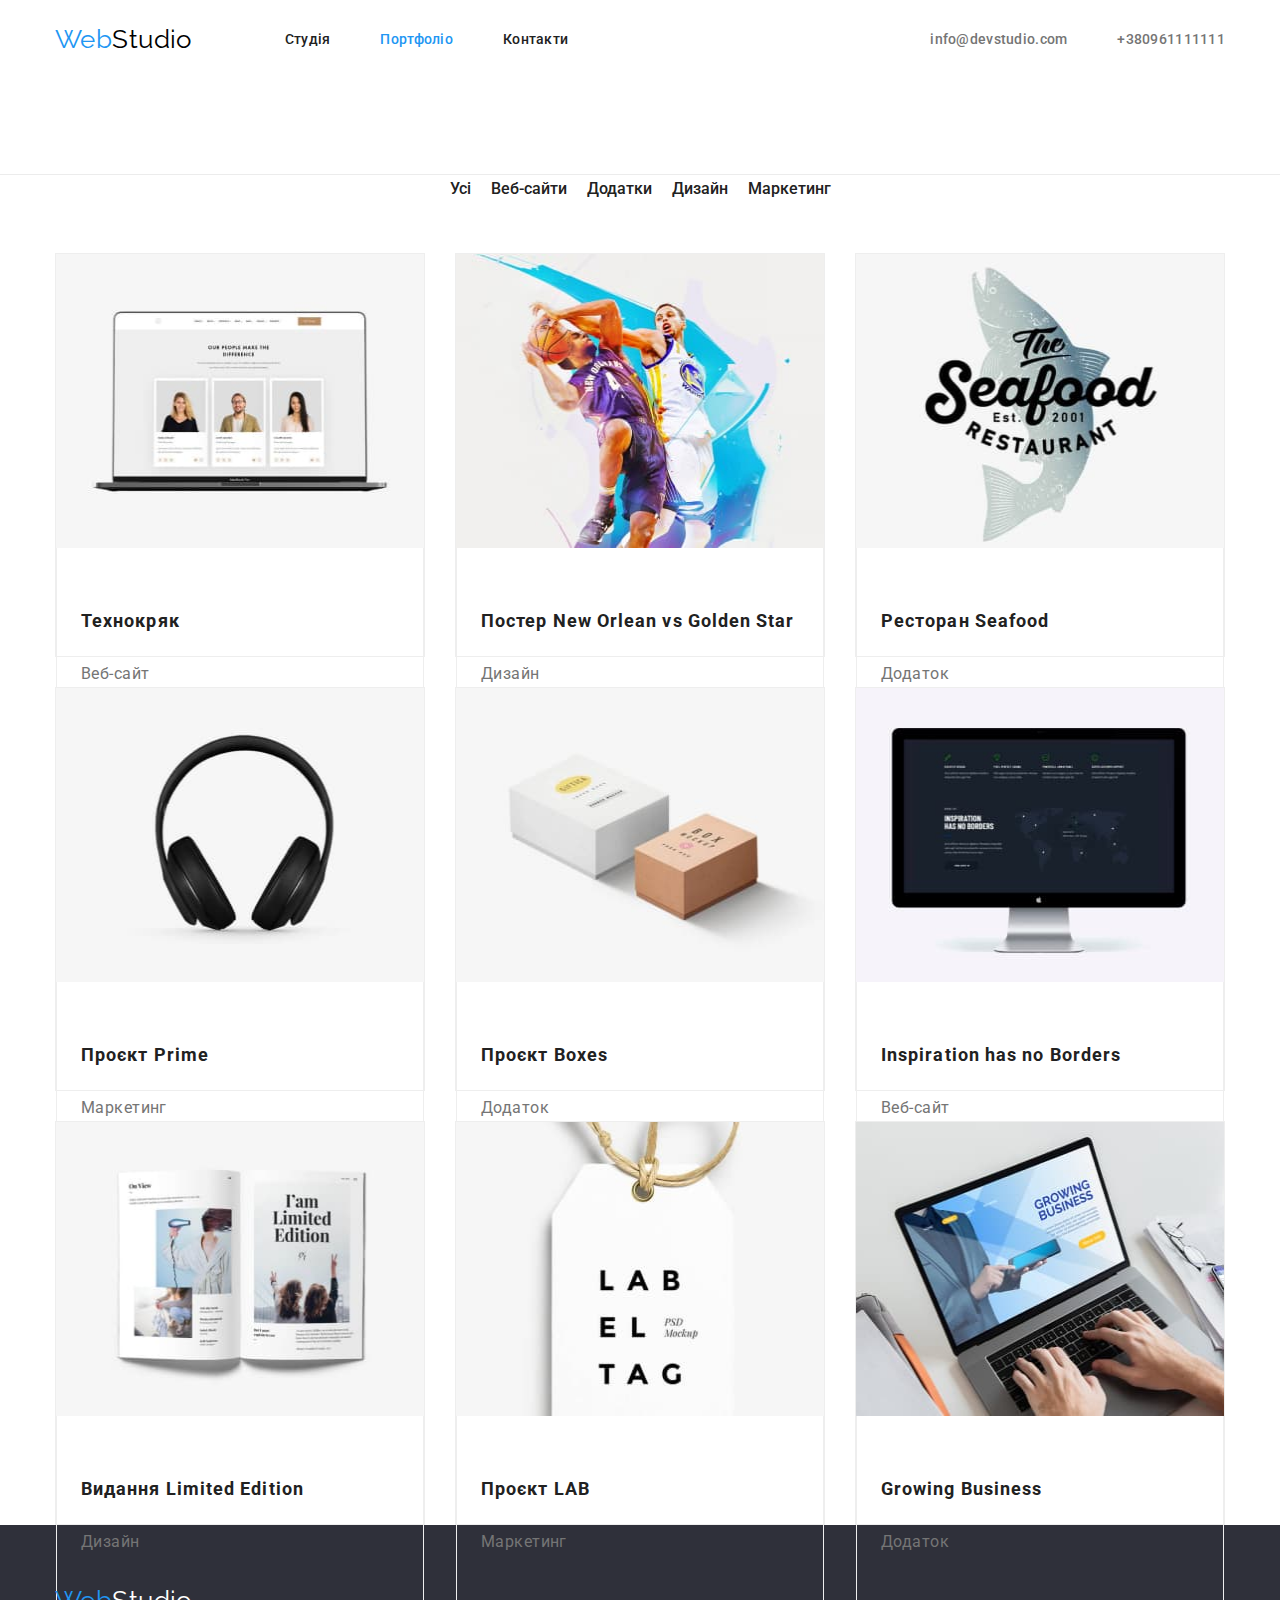
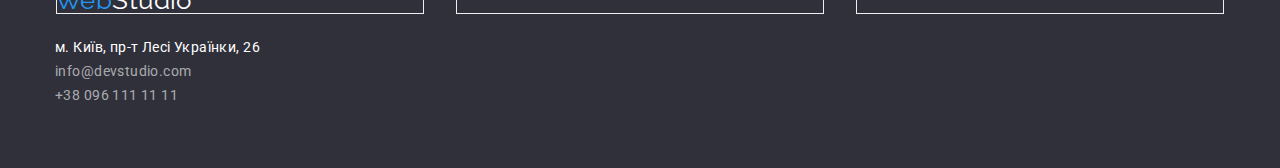
==== commit e5facf69: "Update portfolio.html" ====
--- a/portfolio.html
+++ b/portfolio.html
@@ -1,19 +1,22 @@
 <!DOCTYPE html>
-<html lang="uk">
+<html lang="en">
   <head>
     <meta charset="UTF-8" />
     <meta http-equiv="X-UA-Compatible" content="IE=edge" />
     <meta name="viewport" content="width=device-width, initial-scale=1.0" />
-    <title>Студія</title>
+    <title>Портфоліо</title>
     <link rel="preconnect" href="https://fonts.googleapis.com" />
     <link rel="preconnect" href="https://fonts.gstatic.com" crossorigin />
     <link
       href="https://fonts.googleapis.com/css2?family=Raleway:wght@700&family=Roboto:wght@400;500;700;900&display=swap"
       rel="stylesheet"
     />
+    <link
+      rel="stylesheet"
+      href="https://cdnjs.cloudflare.com/ajax/libs/modern-normalize/1.1.0/modern-normalize.min.css"
+    />
     <link rel="stylesheet" href="./css/styles.css" />
   </head>
-
   <body>
     <!-- Header -->
     <header class="header-section">
@@ -25,10 +28,10 @@
           <!--Menu-->
           <ul class="list site-nav">
             <li class="point">
-              <a href="index.html" class="link current">Студія</a>
-            </li>
-            <li class="point">
-              <a href="portfolio.html" class="link">Портфоліо</a>
+              <a href="index.html" class="link">Студія</a>
+            </li>
+            <li class="point">
+              <a href="portfolio.html" class="link current">Портфоліо</a>
             </li>
             <li class="point">
               <a href="index.html" class="link">Контакти</a>
@@ -48,100 +51,163 @@
       </div>
     </header>
     <main>
-      <section class="hero">
-        <div>
-          <h1 class="hero-title">
-            Ефективні рішення для<br />
-            вашого бізнесу
-          </h1>
-          <button type="button" class="button-second">Замовити послугу</button>
-        </div>
-      </section>
-      <section class="features">
-        <div class="container"></div>
-          <h2 class="visually-hidden">Переваги</h2>
-            <ul class="features-list list">
-              <li class="point">
-                <h3 class="title">УВАГА ДО ДЕТАЛЕЙ</h3>
-                <p>
-                  Ідейні міркування, і навіть початок повсякденної роботи з
-                  формування позиції.
-                </p>
-              </li>
-              <li class="point">
-                <h3 class="title">ПУНКТУАЛЬНІСТЬ</h3>
-                <p>
-                  Завдання організації, особливо рамки і місце навчання кадрів
-                  тягне у себе.
-                </p>
-              </li>
-              <li class="point">
-                <h3 class="title">ПЛАНУВАННЯ</h3>
-                <p>
-                  Так само консультація з широким активом значною мірою зумовлює.
-                </p>
-              </li>
-              <li class="point">
-                <h3 class="title">СУЧАСНІ ТЕХНОЛОГІЇ</h3>
-                <p>
-                  Значимість цих проблем настільки очевидна, що реалізація
-                  планових завдань.
-                </p>
-              </li>
-            </ul>
-        </div>
-      </section>
-      <section class="aboutstudio">
+      <section class="applications">
         <div class="container">
-          <h2 class="second-title">Чим ми займаємося</h2>
-          <ul class="about-list list">
-            <li class="about-point">
-              <img src="./images/box1.jpg" alt="box1" width="370" />
-            </li>
-            <li class="about-point">
-              <img src="./images/box2.jpg" alt="box2" width="370" />
-            </li>
-            <li class="about-point">
-              <img src="./images/box3.jpg" alt="box3" width="370" />
-            </li>
-          </ul>
-        </div>
-      </section>
-      <section class="aboutworkers">
-        <div class="container">
-          <h2 class="second-title">Наша команда</h2>
-          <div class="team-group">
-            <ul class="team-list list">
-              <li class="point-worker">
-                <img class="worker-image" src="./images/img.jpg" alt="Ігор" width="270" />
-                <div class="worker">
-                  <h3 class="title">Ігор Дем'яненко</h3>
-                  <p class="profession">Product Designer</p>
-                </div>
-              </li>
-              <li class="point-worker">
-                <img class="worker-image" src="./images/img1.jpg" alt="Ольга" width="270" />
-                <div class="worker">
-                  <h3 class="title">Ольга Рєпіна</h3>
-                  <p class="profession">Frontend Developer</p>
-                </div>
-              </li>
-              <li class="point-worker">
-                <img class="worker-image" src="./images/img2.jpg" alt="Микола" width="270" />
-                <div class="worker">
-                  <h3 class="title">Микола Тарасов</h3>
-                  <p class="profession">Marketing</p>
-                </div>
-              </li>
-              <li class="point-worker">
-                <img class="worker-image" src="./images/img3.jpg" alt="Михайло" width="270" />
-                <div class="worker">
-                  <h3 class="title">Михайло Єрмаков</h3>
-                  <p class="profession">UI Designer</p>
-                </div>
-              </li>
-            </ul>
-          </div>
+          <h1 class="visually-hidden">Додатки</h1>
+          <ul class="projects list">
+            <li class="point">
+              <button type="button" class="button-primary">Усі</button>
+            </li>
+            <li class="point">
+              <button type="button" class="button-primary">Веб-сайти</button>
+            </li>
+            <li class="point">
+              <button type="button" class="button-primary">Додатки</button>
+            </li>
+            <li class="point">
+              <button type="button" class="button-primary">Дизайн</button>
+            </li>
+            <li class="point">
+              <button type="button" class="button-primary">Маркетинг</button>
+            </li>
+          </ul>
+          <ul class="applications-list list">
+            <li class="point">
+              <a href="#">
+                <img
+                  class="image"
+                  src="images/image1.jpg"
+                  alt="img1"
+                  width="370"
+                  height="294"
+                />
+                <div class="aboutapp">
+                  <h2 class="second-title">Технокряк</h2>
+                  <p class="third-title">Веб-сайт</p>
+                </div>
+              </a>
+            </li>
+            <li class="point">
+              <a href="#">
+                <img
+                  class="image"
+                  src="./images/image2.jpg"
+                  alt="img2"
+                  width="370"
+                  height="294"
+                />
+                <div class="aboutapp">
+                  <h2 class="second-title">Постер New Orlean vs Golden Star</h2>
+                  <p class="third-title">Дизайн</p>
+                </div>
+              </a>
+            </li>
+            <li class="point">
+              <a href="#">
+                <img
+                  class="image"
+                  src="./images/image3.jpg"
+                  alt="img3"
+                  width="370"
+                  height="294"
+                />
+                <div class="aboutapp">
+                  <h2 class="second-title">Ресторан Seafood</h2>
+                  <p class="third-title">Додаток</p>
+                </div>
+              </a>
+            </li>
+            <li class="point">
+              <a href="#">
+                <img
+                  class="image"
+                  src="./images/image4.jpg"
+                  alt="img4"
+                  width="370"
+                  height="294"
+                />
+                <div class="aboutapp">
+                  <h2 class="second-title">Проєкт Prime</h2>
+                  <p class="third-title">Маркетинг</p>
+                </div>
+              </a>
+            </li>
+            <li class="point">
+              <a href="#">
+                <img
+                  class="image"
+                  src="./images/image5.jpg"
+                  alt="img5"
+                  width="370"
+                  height="294"
+                />
+                <div class="aboutapp">
+                  <h2 class="second-title">Проєкт Boxes</h2>
+                  <p class="third-title">Додаток</p>
+                </div>
+              </a>
+            </li>
+            <li class="point">
+              <a href="#">
+                <img
+                  class="image"
+                  src="./images/image6.jpg"
+                  alt="img6"
+                  width="370"
+                  height="294"
+                />
+                <div class="aboutapp">
+                  <h2 class="second-title">Inspiration has no Borders</h2>
+                  <p class="third-title">Веб-сайт</p>
+                </div>
+              </a>
+            </li>
+            <li class="point">
+              <a href="#">
+                <img
+                  class="image"
+                  src="./images/image7.jpg"
+                  alt="img7"
+                  width="370"
+                  height="294"
+                />
+                <div class="aboutapp">
+                  <h2 class="second-title">Видання Limited Edition</h2>
+                  <p class="third-title">Дизайн</p>
+                </div>
+              </a>
+            </li>
+            <li class="point">
+              <a href="#">
+                <img
+                  class="image"
+                  src="./images/image8.jpg"
+                  alt="img8"
+                  width="370"
+                  height="294"
+                />
+                <div class="aboutapp">
+                  <h2 class="second-title">Проєкт LAB</h2>
+                  <p class="third-title">Маркетинг</p>
+                </div>
+              </a>
+            </li>
+            <li class="point">
+              <a href="#">
+                <img
+                  class="image"
+                  src="./images/image9.jpg"
+                  alt="img9"
+                  width="370"
+                  height="294"
+                />
+                <div class="aboutapp">
+                  <h2 class="second-title">Growing Business</h2>
+                  <p class="third-title">Додаток</p>
+                </div>
+              </a>
+            </li>
+          </ul>
         </div>
       </section>
     </main>
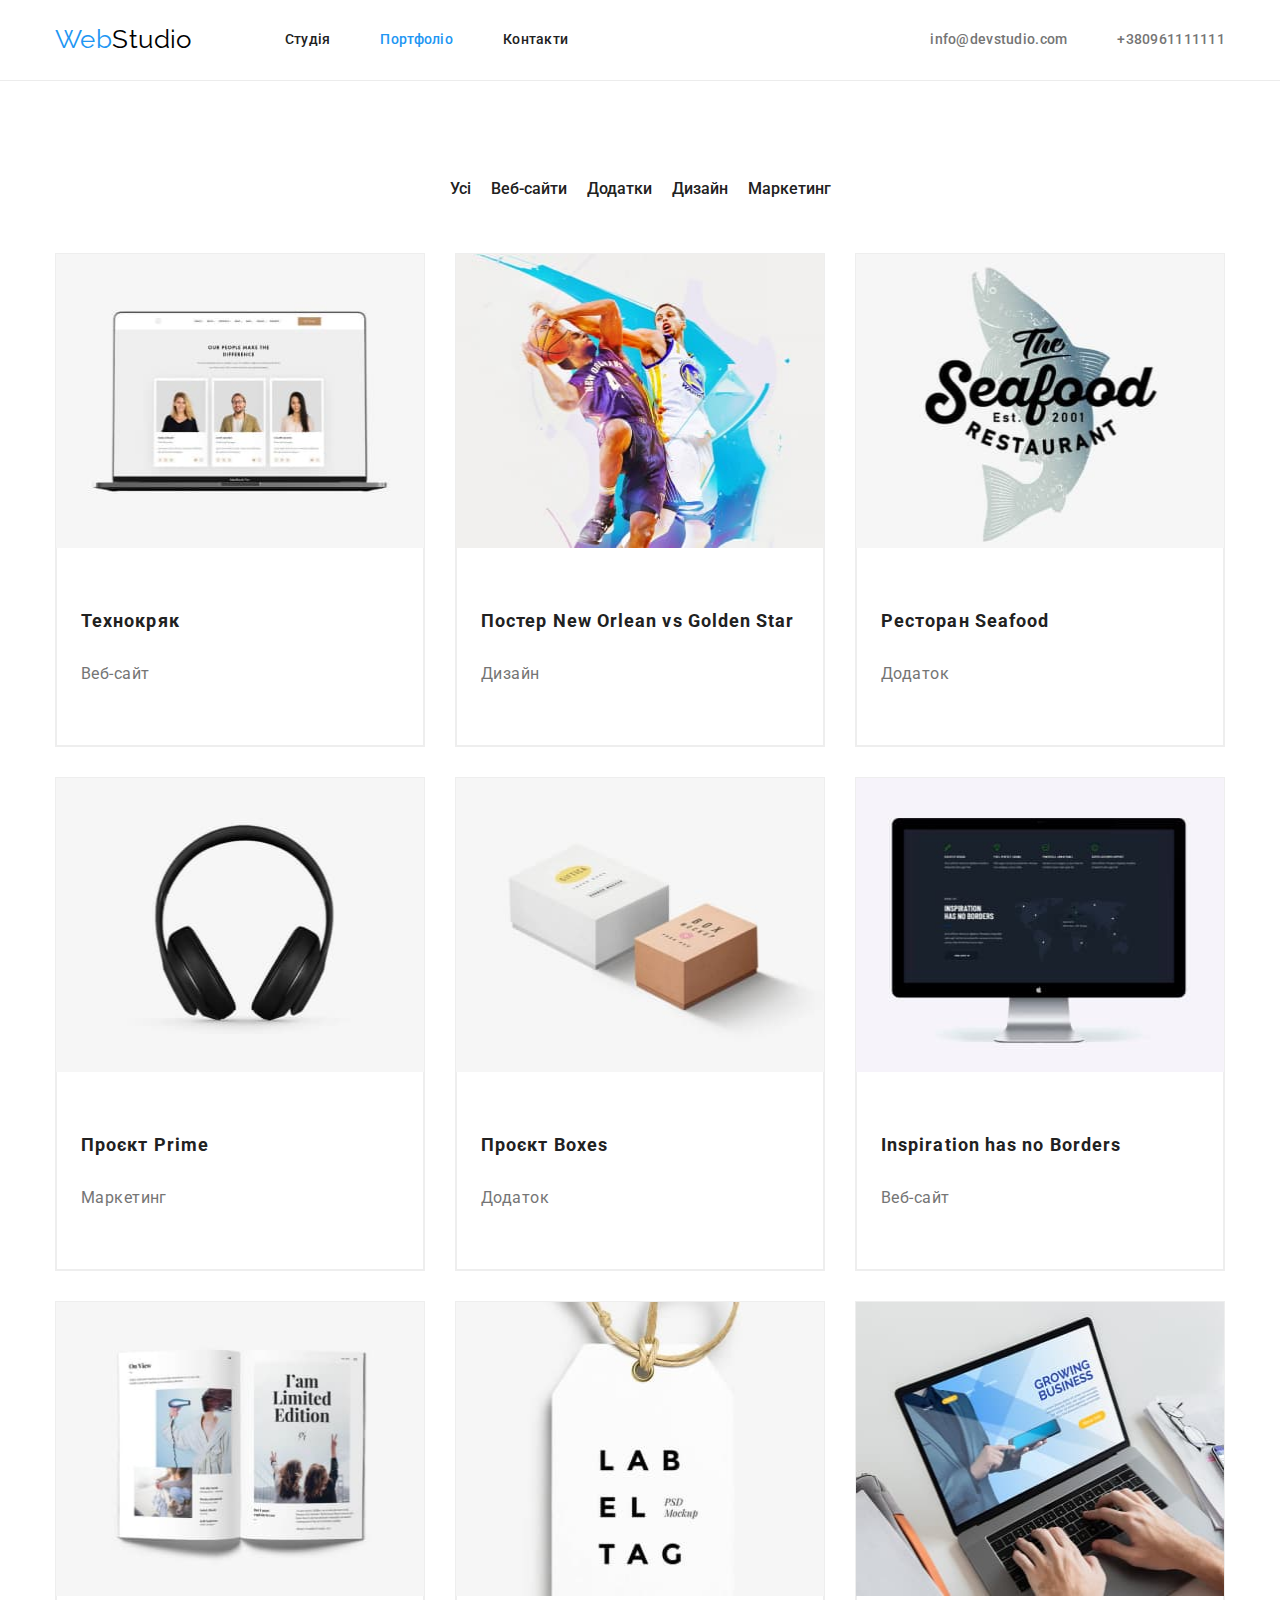
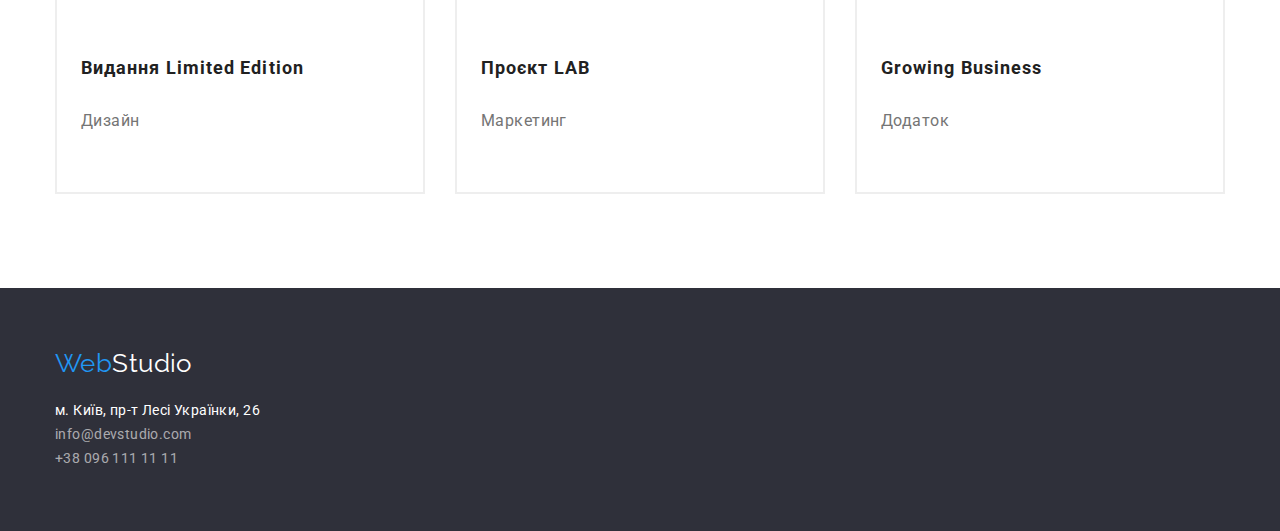
==== commit 102a78b6: "Update portfolio.html" ====
--- a/portfolio.html
+++ b/portfolio.html
@@ -219,7 +219,7 @@
         <address>
           <ul class="contact list">
             <li class="address-footer list">
-              <a
+              <a class="address"
                 href="https://goo.gl/maps/FLeEGHx3J3ZAgPzL9"
                 target="_blank"
                 rel="noopener noreferrer nofollow"
@@ -227,7 +227,7 @@
               >
             </li>
             <li class="contacts-footer list">
-              <a href="mailto:info@devstudio.com">info@devstudio.com</a>
+              <a class="mailme" href="mailto:info@devstudio.com">info@devstudio.com</a>
             </li>
             <li class="contacts-footer list">
               <a href="tel:+38 096 111 11 11">+38 096 111 11 11</a>
--- a/css/styles.css
+++ b/css/styles.css
@@ -64,7 +64,6 @@
 
 .main-nav {
   align-items: center;
-  padding-bottom: 94px;
 }
 
 .main-nav .logo {
@@ -334,6 +333,7 @@
   font-weight: 500;
   font-size: 16px;
   line-height: 1.62;
+
   border: 0;
   border-color: none;
   border-radius: 4px;
@@ -390,6 +390,11 @@
 
 .projects.list .button {
   border-color: transparent;
+}
+
+.applications {
+  padding-top: 94px;
+  padding-bottom: 94px;
 }
 
 .applications-list {
@@ -434,15 +439,15 @@
 .applications-list .point {
   background: #ffffff;
   border: 1px solid #eeeeee;
-  width: 370px;
-  height: 404px;
 }
 
 .applications-list .second-title {
   color: var(--title-text-color);
   font-size: 18px;
   line-height: 2;
+  font-family: inherit;
   letter-spacing: 0.06em;
+
   padding-top: 20px;
   padding-bottom: 4px;
   text-align: left;
@@ -452,6 +457,8 @@
   font-weight: 400;
   color: var(--main-text-color);
   font-size: 16px;
+  font-family: inherit;
+
   line-height: 1.87;
   padding-bottom: 20px;
   text-align: left;
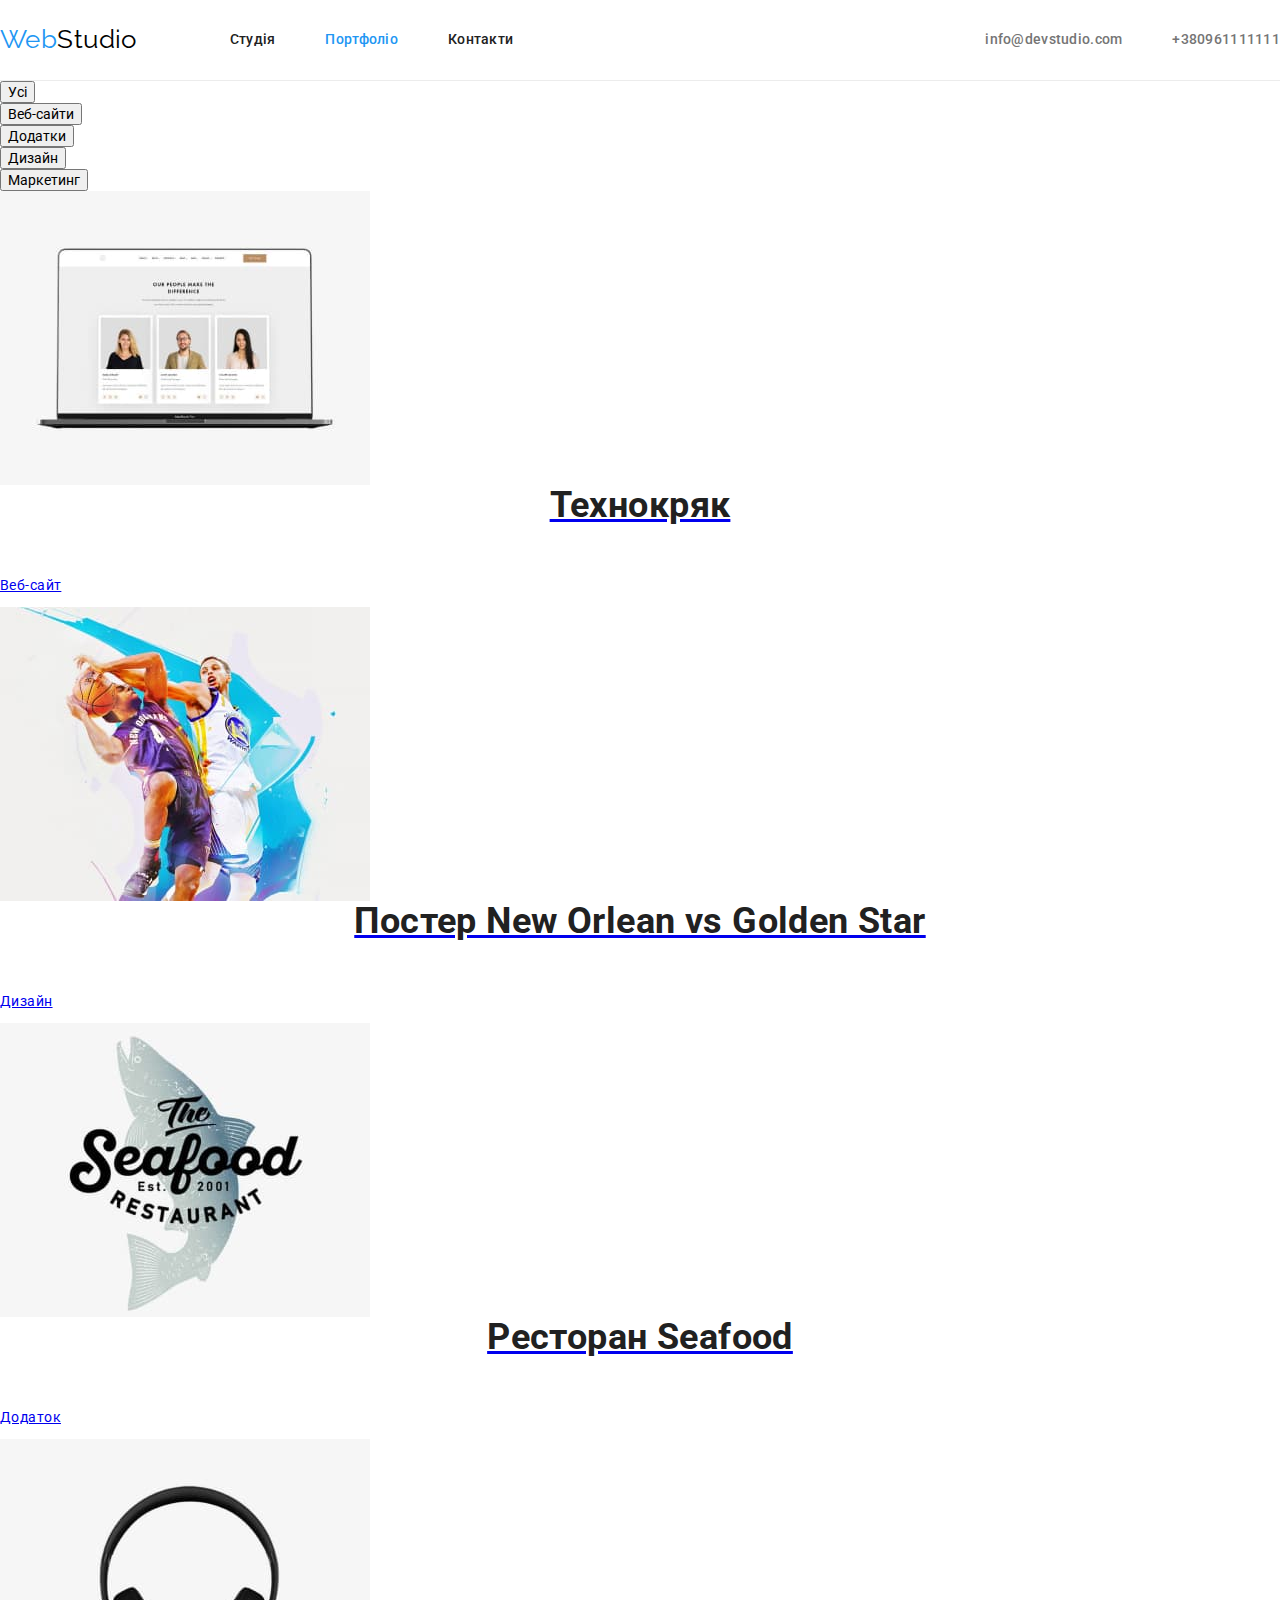
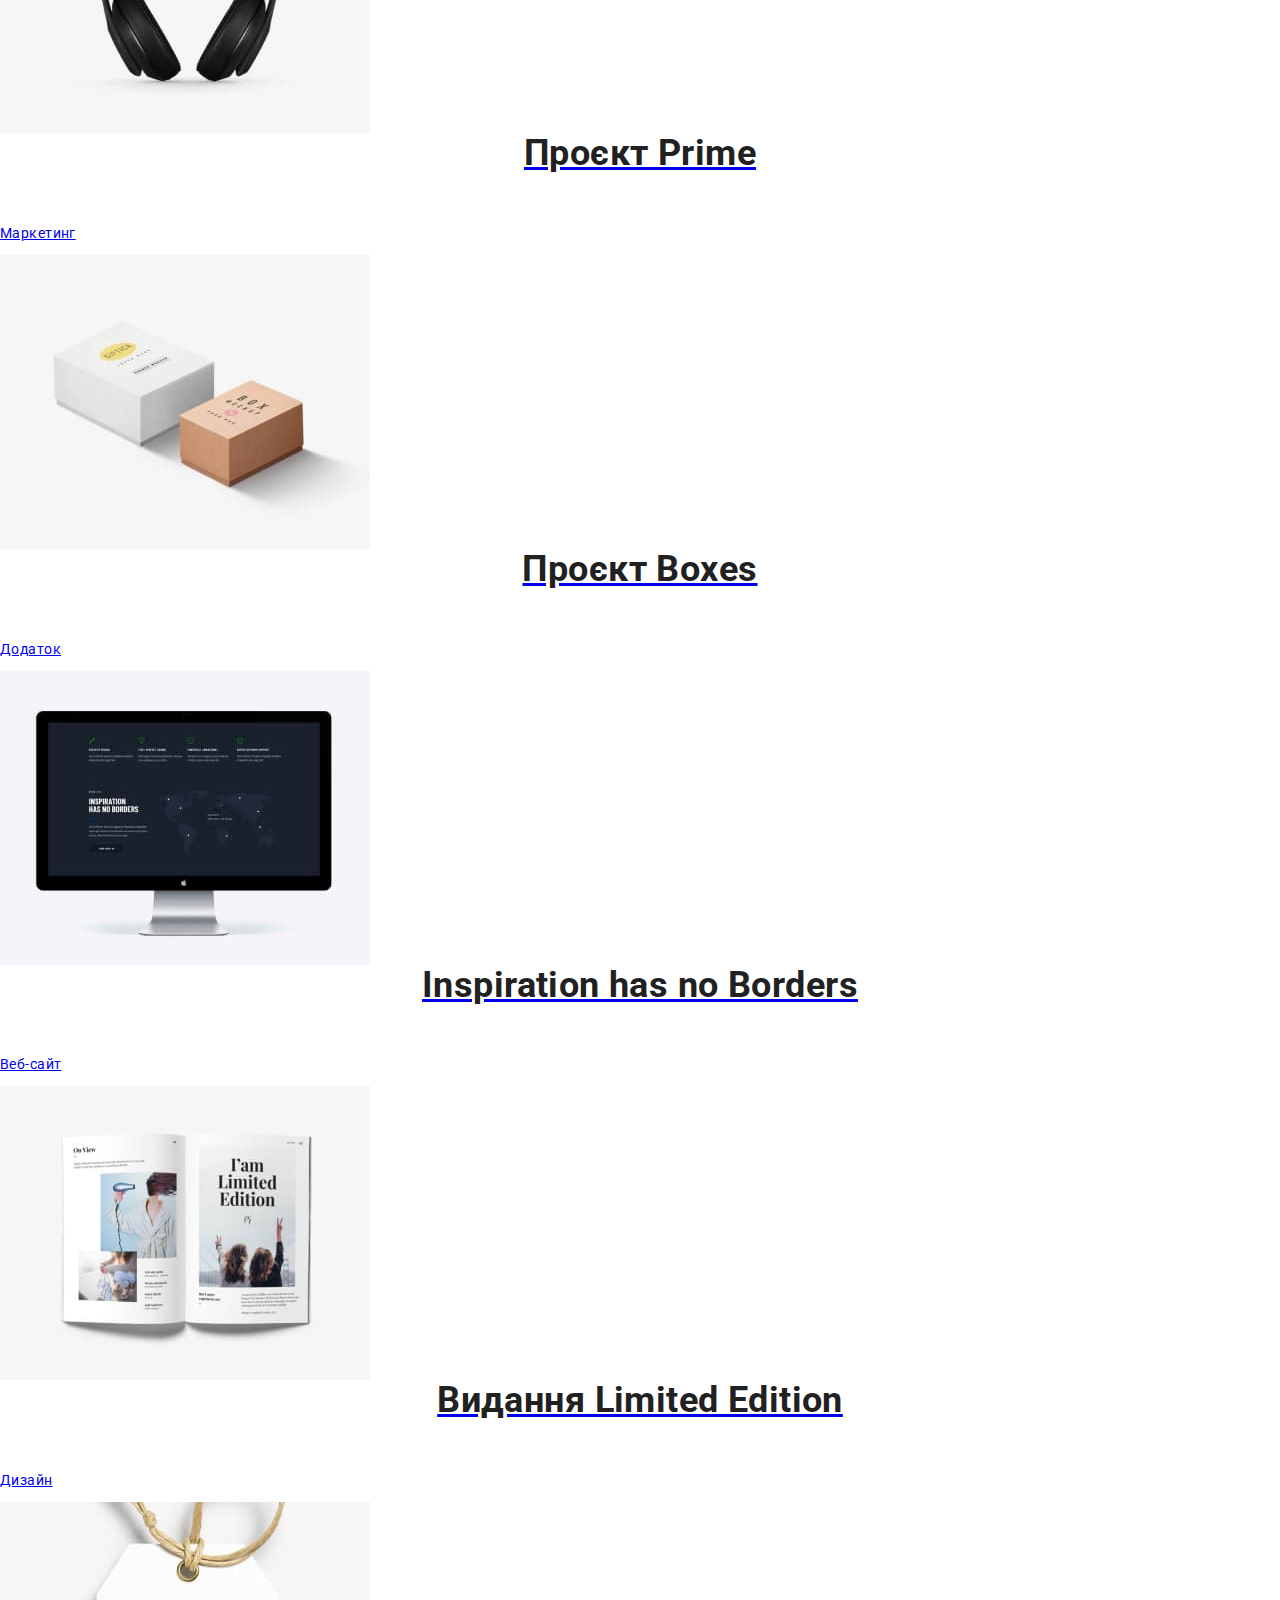
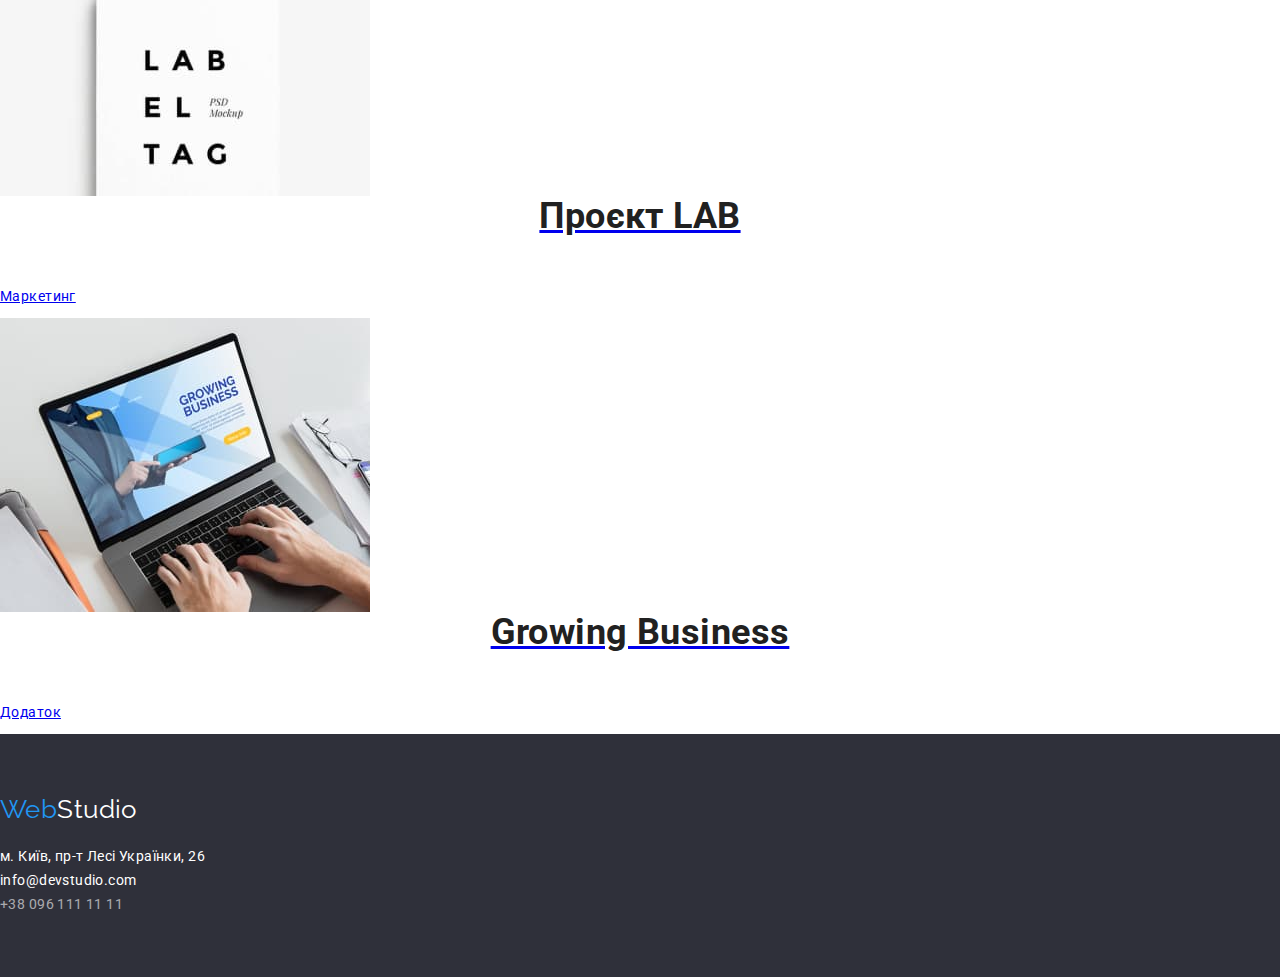
==== commit 9c910730: "Update portfolio.html" ====
--- a/portfolio.html
+++ b/portfolio.html
@@ -219,15 +219,15 @@
         <address>
           <ul class="contact list">
             <li class="address-footer list">
-              <a class="address"
+              <a
                 href="https://goo.gl/maps/FLeEGHx3J3ZAgPzL9"
                 target="_blank"
                 rel="noopener noreferrer nofollow"
                 >м. Київ, пр-т Лесі Українки, 26</a
               >
             </li>
-            <li class="contacts-footer list">
-              <a class="mailme" href="mailto:info@devstudio.com">info@devstudio.com</a>
+            <li class="mailme-footer list">
+              <a href="mailto:info@devstudio.com">info@devstudio.com</a>
             </li>
             <li class="contacts-footer list">
               <a href="tel:+38 096 111 11 11">+38 096 111 11 11</a>
--- a/css/styles.css
+++ b/css/styles.css
@@ -9,13 +9,30 @@
   --first-background-color: #188ce8;
 }
 
-html {
-  box-sizing: border-box;
+*,
+*::after,
+*::before {
+  box-sizing: inherit;
+}
+
+h1,
+h2,
+h3,
+h4,
+h5,
+h6,
+p {
+  margin-top: 0;
 }
 
 img {
   display: block;
   max-width: 100%;
+  height: auto;
+}
+
+html {
+  box-sizing: border-box;
 }
 
 body {
@@ -137,7 +154,6 @@
 }
 
 .hero-title {
-  font-family: "Roboto", sans-serif;
   color: var(--primary-color-white);
   font-weight: 900;
   font-size: 44px;
@@ -173,8 +189,7 @@
 
 .features {
   padding-top: 94px;
-  padding-left: 94px;
-  padding-right: 94px;
+  padding-bottom: 94px;
 }
 
 .features-list {
@@ -200,8 +215,14 @@
   margin-bottom: 0;
 }
 
+.aboutstudio {
+  padding-bottom: 94px;
+}
+
 .aboutworkers {
   background: #f5f4fa;
+  padding-top: 94px;
+  padding-bottom: 94px;
 }
 
 .team-list {
@@ -225,8 +246,7 @@
   line-height: 1.16;
   text-decoration: none;
   text-align: center;
-  padding-top: 94px;
-  padding-bottom: 50px;
+  margin-bottom: 50px;
 }
 
 .about-list {
@@ -300,8 +320,6 @@
   color: var(--primary-color-white);
   line-height: 1.71;
   text-decoration: none;
-  margin-top: 0;
-  margin-bottom: 9px;
 }
 
 .footer .contacts-footer a {
@@ -309,8 +327,20 @@
   color: var(--footer-contact-color);
   line-height: 1.71;
   text-decoration: none;
-  margin-top: 0;
-  margin-bottom: 9px;
+}
+
+.footer .mailme-footer a {
+  font-style: normal;
+  color: var(--primary-color-white);
+  line-height: 1.71;
+  text-decoration: none;
+  
+.address-footer {
+  padding-bottom: 9px;
+}
+
+.mailme-footer {
+  padding-bottom: 9px;
 }
 
 .button {
@@ -319,8 +349,6 @@
   font-family: inherit;
   cursor: pointer;
   display: inline-block;
-  border-radius: 4px;
-  padding: 6px 22px;
   min-width: 73px;
   text-align: center;
 }
@@ -333,10 +361,12 @@
   font-weight: 500;
   font-size: 16px;
   line-height: 1.62;
+  padding: 6px 25px;
 
   border: 0;
   border-color: none;
   border-radius: 4px;
+  background: #f5f5f5;
 }
 
 .button-second {
@@ -362,7 +392,7 @@
 }
 
 .projects.list .point + .point {
-  margin-left: 8px;
+  padding-left: 8px;
 }
 
 .projects.list .button {
@@ -400,6 +430,7 @@
 .applications-list {
   display: flex;
   flex-wrap: wrap;
+  gap: 30px;
   justify-content: center;
   align-content: center;
 }
@@ -413,8 +444,8 @@
   padding-right: 24px;
   padding-bottom: 20px;
   padding-left: 24px;
+  border-bottom: 1px solid #eeeeee;
   border-right: 1px solid #eeeeee;
-  border-bottom: 1px solid #eeeeee;
   border-left: 1px solid #eeeeee;
 }
 
@@ -432,13 +463,10 @@
 
 .applications-list .point {
   width: calc((100% - 60px) / 3);
-  margin-right: 30px;
-  margin-bottom: 30px;
 }
 
 .applications-list .point {
   background: #ffffff;
-  border: 1px solid #eeeeee;
 }
 
 .applications-list .second-title {
@@ -448,8 +476,7 @@
   font-family: inherit;
   letter-spacing: 0.06em;
 
-  padding-top: 20px;
-  padding-bottom: 4px;
+  margin-bottom: 4px;
   text-align: left;
 }
 
@@ -460,7 +487,6 @@
   font-family: inherit;
 
   line-height: 1.87;
-  padding-bottom: 20px;
   text-align: left;
 }
 
